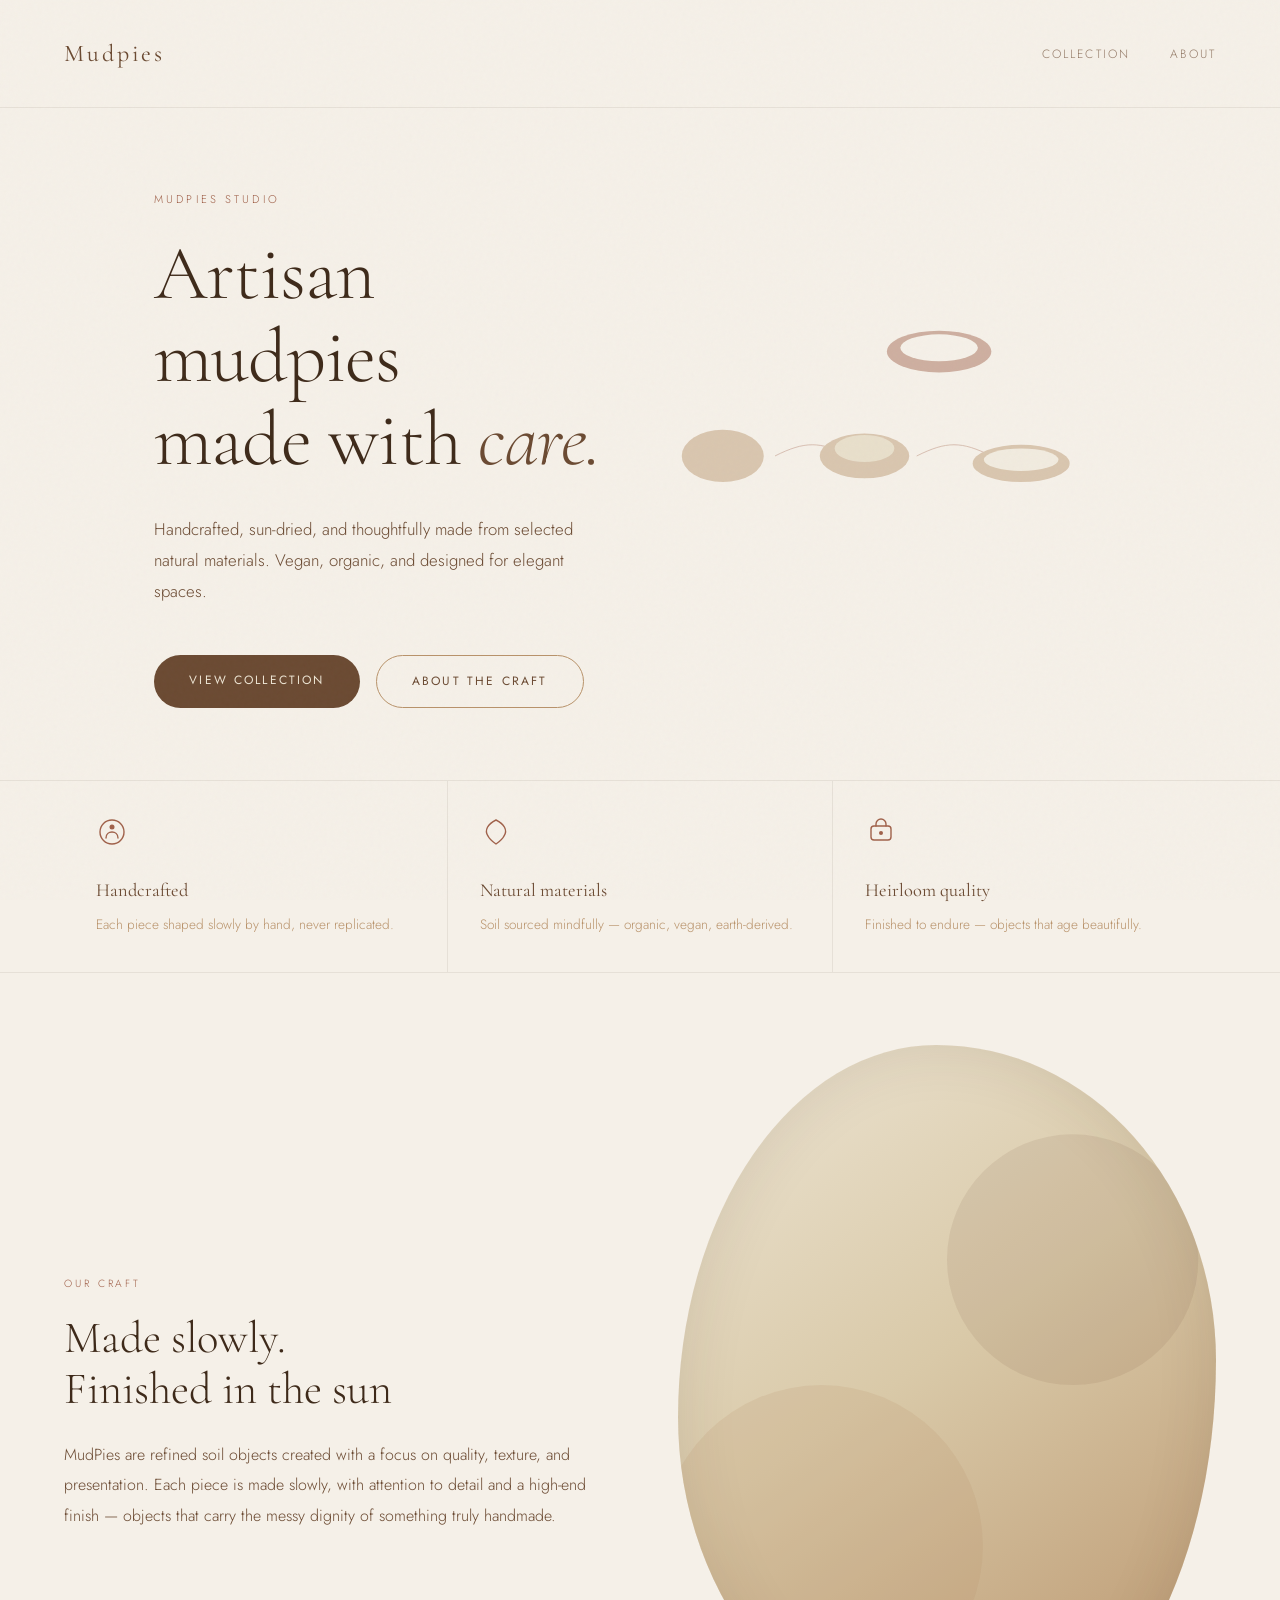
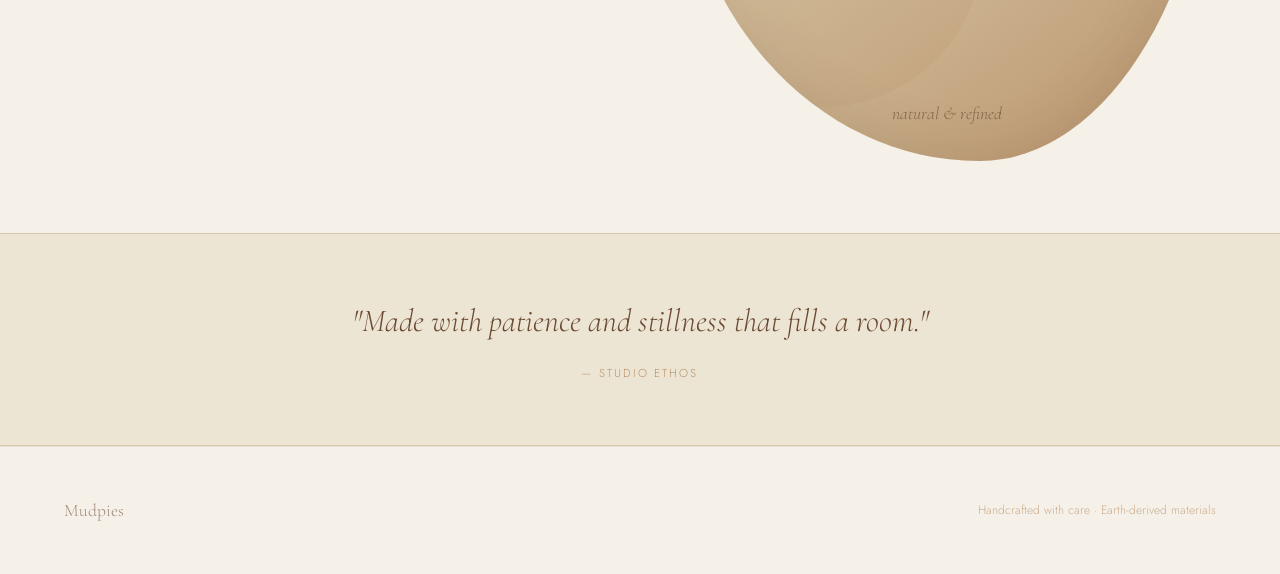
==== index.html @ dbe1cd2d "Update index.html Updated the hero section layout and SVG positioning for better alignment and respo" ====
<!doctype html>
<html lang="en">
<head>
  <meta charset="utf-8">
  <meta name="viewport" content="width=device-width, initial-scale=1">
  <title>MudPies</title>
  <link rel="preconnect" href="https://fonts.googleapis.com">
  <link rel="preconnect" href="https://fonts.gstatic.com" crossorigin>
  <link href="https://fonts.googleapis.com/css2?family=Cormorant+Garamond:ital,wght@0,300;0,400;0,500;1,300;1,400&family=Jost:wght@300;400&display=swap" rel="stylesheet">
  <style>
    *, *::before, *::after { box-sizing: border-box; margin: 0; padding: 0; }

    :root {
      --cream:    #F5F0E8;
      --parchment:#EDE5D4;
      --sand:     #D9C9A8;
      --clay:     #B8926A;
      --terracotta: #A0614A;
      --umber:    #6B4A32;
      --bark:     #3E2A1A;
      --sage:     #8A9A7A;
      --moss:     #5C6E50;
      --fog:      rgba(62,42,26,0.08);
    }

    html { scroll-behavior: smooth; }

    body {
      background-color: var(--cream);
      color: var(--bark);
      font-family: 'Jost', sans-serif;
      font-weight: 300;
      font-size: 16px;
      line-height: 1.8;
      min-height: 100vh;
      overflow-x: hidden;
    }

    /* ── Grain overlay ── */
    body::before {
      content: '';
      position: fixed;
      inset: 0;
      pointer-events: none;
      z-index: 100;
      opacity: 0.025;
      background-image: url("data:image/svg+xml,%3Csvg viewBox='0 0 256 256' xmlns='http://www.w3.org/2000/svg'%3E%3Cfilter id='noise'%3E%3CfeTurbulence type='fractalNoise' baseFrequency='0.9' numOctaves='4' stitchTiles='stitch'/%3E%3C/filter%3E%3Crect width='100%25' height='100%25' filter='url(%23noise)'/%3E%3C/svg%3E");
    }

    /* ── Nav ── */
    nav {
      display: flex;
      justify-content: space-between;
      align-items: center;
      padding: 2rem 5vw;
      position: sticky;
      top: 0;
      z-index: 10;
      background: rgba(245, 240, 232, 0.88);
      backdrop-filter: blur(14px);
      -webkit-backdrop-filter: blur(14px);
      border-bottom: 1px solid var(--fog);
    }

    .nav-logo {
      font-family: 'Cormorant Garamond', serif;
      font-size: 1.5rem;
      font-weight: 400;
      letter-spacing: 0.12em;
      color: var(--umber);
      text-decoration: none;
    }

    .nav-links {
      display: flex;
      gap: 2.5rem;
      list-style: none;
    }

    .nav-links a {
      font-size: 0.75rem;
      letter-spacing: 0.18em;
      text-transform: uppercase;
      text-decoration: none;
      color: var(--umber);
      opacity: 0.7;
      transition: opacity 0.3s;
    }

    .nav-links a:hover { opacity: 1; }

    /* ── Hero ── */
    .hero {
      padding: 9vh 5vw 8vh;
      max-width: 1100px;
      margin: 0 auto;
      animation: fadeUp 1.1s cubic-bezier(0.16,1,0.3,1) both;
    }

    @keyframes fadeUp {
      from { opacity: 0; transform: translateY(28px); }
      to   { opacity: 1; transform: translateY(0); }
    }

    .eyebrow {
      font-size: 0.7rem;
      letter-spacing: 0.28em;
      text-transform: uppercase;
      color: var(--terracotta);
      margin-bottom: 1.5rem;
      animation: fadeUp 1.1s 0.1s cubic-bezier(0.16,1,0.3,1) both;
    }

    h1 {
      font-family: 'Cormorant Garamond', serif;
      font-size: clamp(2.8rem, 6vw, 5.2rem);
      font-weight: 300;
      line-height: 1.08;
      letter-spacing: -0.01em;
      color: var(--bark);
      max-width: 780px;
      margin-bottom: 2rem;
      animation: fadeUp 1.1s 0.18s cubic-bezier(0.16,1,0.3,1) both;
    }

    h1 em {
      font-style: italic;
      color: var(--umber);
    }

    .lede {
      font-size: 1.05rem;
      font-weight: 300;
      color: var(--umber);
      max-width: 500px;
      line-height: 1.85;
      margin-bottom: 3rem;
      animation: fadeUp 1.1s 0.26s cubic-bezier(0.16,1,0.3,1) both;
    }

    /* ── Buttons ── */
    .buttons {
      display: flex;
      gap: 1rem;
      flex-wrap: wrap;
      animation: fadeUp 1.1s 0.34s cubic-bezier(0.16,1,0.3,1) both;
    }

    .btn-primary {
      display: inline-block;
      padding: 0.9rem 2.2rem;
      background: var(--umber);
      color: var(--parchment);
      font-family: 'Jost', sans-serif;
      font-size: 0.75rem;
      font-weight: 400;
      letter-spacing: 0.18em;
      text-transform: uppercase;
      text-decoration: none;
      border-radius: 60px;
      transition: background 0.35s, transform 0.2s;
    }

    .btn-primary:hover {
      background: var(--bark);
      transform: translateY(-1px);
    }

    .btn-ghost {
      display: inline-block;
      padding: 0.9rem 2.2rem;
      background: transparent;
      color: var(--umber);
      font-family: 'Jost', sans-serif;
      font-size: 0.75rem;
      font-weight: 400;
      letter-spacing: 0.18em;
      text-transform: uppercase;
      text-decoration: none;
      border-radius: 60px;
      border: 1px solid var(--clay);
      transition: background 0.3s, border-color 0.3s, transform 0.2s;
    }

    .btn-ghost:hover {
      background: var(--fog);
      border-color: var(--umber);
      transform: translateY(-1px);
    }

    /* ── Divider ── */
    .divider {
      height: 1px;
      background: linear-gradient(to right, transparent, var(--sand), transparent);
      margin: 6vh 5vw;
      opacity: 0.6;
    }

    /* ── Feature strip ── */
    .features {
      display: flex;
      gap: 0;
      padding: 0 5vw;
      border-top: 1px solid var(--fog);
      border-bottom: 1px solid var(--fog);
      animation: fadeUp 1.2s 0.5s cubic-bezier(0.16,1,0.3,1) both;
    }

    .feature {
      flex: 1;
      padding: 2.2rem 2rem;
      border-right: 1px solid var(--fog);
    }

    .feature:last-child { border-right: none; }

    .feature-icon {
      width: 32px;
      height: 32px;
      margin-bottom: 1rem;
      color: var(--terracotta);
    }

    .feature h3 {
      font-family: 'Cormorant Garamond', serif;
      font-size: 1.15rem;
      font-weight: 400;
      color: var(--umber);
      margin-bottom: 0.4rem;
    }

    .feature p {
      font-size: 0.85rem;
      color: var(--clay);
      line-height: 1.7;
    }

    /* ── About section ── */
    #about {
      padding: 8vh 5vw;
      display: grid;
      grid-template-columns: 1fr 1fr;
      gap: 6vw;
      align-items: center;
    }

    .about-label {
      font-size: 0.65rem;
      letter-spacing: 0.28em;
      text-transform: uppercase;
      color: var(--terracotta);
      margin-bottom: 1.2rem;
    }

    h2 {
      font-family: 'Cormorant Garamond', serif;
      font-size: clamp(2rem, 3.5vw, 3rem);
      font-weight: 300;
      color: var(--bark);
      line-height: 1.15;
      margin-bottom: 1.5rem;
    }

    .about-text {
      font-size: 1rem;
      color: var(--umber);
      line-height: 1.9;
    }

    /* ── Decorative swatch blob ── */
    .about-visual {
      position: relative;
      aspect-ratio: 3/4;
      border-radius: 48% 52% 44% 56% / 52% 44% 56% 48%;
      overflow: hidden;
      background: linear-gradient(145deg, var(--parchment) 0%, var(--sand) 45%, var(--clay) 100%);
      box-shadow: inset 0 0 60px rgba(62,42,26,0.12);
    }

    .about-visual::after {
      content: '';
      position: absolute;
      inset: 0;
      background: url("data:image/svg+xml,%3Csvg viewBox='0 0 300 400' xmlns='http://www.w3.org/2000/svg'%3E%3Ccircle cx='80' cy='280' r='90' fill='%23B8926A' fill-opacity='0.18'/%3E%3Ccircle cx='220' cy='120' r='70' fill='%236B4A32' fill-opacity='0.10'/%3E%3C/svg%3E") center / cover;
    }

    .swatch-text {
      position: absolute;
      bottom: 2rem;
      left: 50%;
      transform: translateX(-50%);
      font-family: 'Cormorant Garamond', serif;
      font-style: italic;
      font-size: 1.1rem;
      color: var(--umber);
      opacity: 0.7;
      white-space: nowrap;
    }

    /* ── Pull quote ── */
    .pullquote {
      text-align: center;
      padding: 7vh 5vw;
      background: var(--parchment);
      border-top: 1px solid var(--sand);
      border-bottom: 1px solid var(--sand);
    }

    .pullquote blockquote {
      font-family: 'Cormorant Garamond', serif;
      font-style: italic;
      font-size: clamp(1.4rem, 2.5vw, 2rem);
      font-weight: 300;
      color: var(--umber);
      max-width: 680px;
      margin: 0 auto;
      line-height: 1.5;
    }

    .pullquote cite {
      display: block;
      margin-top: 1.2rem;
      font-family: 'Jost', sans-serif;
      font-style: normal;
      font-size: 0.72rem;
      letter-spacing: 0.18em;
      text-transform: uppercase;
      color: var(--clay);
    }

    /* ── Footer ── */
    footer {
      padding: 3rem 5vw;
      display: flex;
      justify-content: space-between;
      align-items: center;
      border-top: 1px solid var(--fog);
    }

    .footer-logo {
      font-family: 'Cormorant Garamond', serif;
      font-size: 1.1rem;
      color: var(--umber);
      opacity: 0.6;
    }

    .footer-note {
      font-size: 0.75rem;
      color: var(--clay);
      opacity: 0.7;
    }

    /* ── Scroll reveal ── */
    .reveal {
      opacity: 0;
      transform: translateY(20px);
      transition: opacity 0.9s cubic-bezier(0.16,1,0.3,1), transform 0.9s cubic-bezier(0.16,1,0.3,1);
    }

    .reveal.visible {
      opacity: 1;
      transform: translateY(0);
    }

    /* ── Responsive ── */
    @media (max-width: 700px) {
      #about { grid-template-columns: 1fr; }
      .about-visual { aspect-ratio: 4/3; order: -1; }
      .features { flex-direction: column; }
      .feature { border-right: none; border-bottom: 1px solid var(--fog); }
      .feature:last-child { border-bottom: none; }
      footer { flex-direction: column; gap: 1rem; text-align: center; }
    }
  </style>
</head>
<body>

  <nav>
    <a href="#" class="nav-logo">Mudpies</a>
    <ul class="nav-links">
      <li><a href="#collection">Collection</a></li>
      <li><a href="#about">About</a></li>
    </ul>
  </nav>

  <main>
   <div class="hero" style="display:flex; align-items:center; justify-content:center; gap:6vw; padding:9vh 5vw 8vh; max-width:1100px; margin:0 auto;">

  <!-- LEFT: TEXT -->
  <div style="flex:1; display:flex; justify-content:center;">
    <div style="max-width:480px;">
      <p class="eyebrow">Mudpies Studio</p>
      <h1>Artisan mudpies <br>made with <em>care.</em></h1>
      <p class="lede">
        Handcrafted, sun-dried, and thoughtfully made from selected natural materials.
        Vegan, organic, and designed for elegant spaces.
      </p>
      <div class="buttons">
        <a href="https://www.google.com/search?q=is+mud+safe+to+eat?" target="_blank" rel="noopener" class="btn-primary">View collection</a>
        <a href="#about" class="btn-ghost">About the craft</a>
      </div>
    </div>
  </div>

  <!-- RIGHT: SVG -->
  <div style="flex:1; display:flex; justify-content:center;">
    <svg viewBox="0 0 600 500" aria-hidden="true"
         style="width:100%; max-width:480px; opacity:0.45; pointer-events:none;">
      
      <rect width="600" height="500" fill="none"/>

      <g transform="translate(60,260)">
        <ellipse cx="0" cy="0" rx="55" ry="35" fill="#B8926A"/>
      </g>

      <path d="M130 260 C170 240, 190 240, 230 260" stroke="#A0614A" fill="none"/>

      <g transform="translate(250,240)">
        <ellipse cx="0" cy="20" rx="60" ry="30" fill="#B8926A"/>
        <ellipse cx="0" cy="10" rx="40" ry="18" fill="#D9C9A8"/>
      </g>

      <path d="M320 260 C360 240, 380 240, 420 260" stroke="#A0614A" fill="none"/>

      <g transform="translate(460,230)">
        <ellipse cx="0" cy="40" rx="65" ry="25" fill="#B8926A"/>
        <ellipse cx="0" cy="35" rx="50" ry="15" fill="#EDE5D4"/>
      </g>

      <g transform="translate(350,120)">
        <ellipse cx="0" cy="0" rx="70" ry="28" fill="#A0614A"/>
        <ellipse cx="0" cy="-5" rx="52" ry="18" fill="#F5F0E8"/>
      </g>

    </svg>
  </div>

</div>

    <div class="features reveal">
      <div class="feature">
        <svg class="feature-icon" viewBox="0 0 32 32" fill="none" stroke="currentColor" stroke-width="1.4" stroke-linecap="round" stroke-linejoin="round">
          <circle cx="16" cy="16" r="12"/>
          <path d="M10 22 C10 14 22 14 22 22"/>
          <circle cx="16" cy="11" r="2.5" fill="currentColor" stroke="none"/>
        </svg>
        <h3>Handcrafted</h3>
        <p>Each piece shaped slowly by hand, never replicated.</p>
      </div>
      <div class="feature">
        <svg class="feature-icon" viewBox="0 0 32 32" fill="none" stroke="currentColor" stroke-width="1.4" stroke-linecap="round" stroke-linejoin="round">
          <path d="M16 4 C8 8 4 14 8 20 C10 24 16 28 16 28 C16 28 22 24 24 20 C28 14 24 8 16 4Z"/>
        </svg>
        <h3>Natural materials</h3>
        <p>Soil sourced mindfully — organic, vegan, earth-derived.</p>
      </div>
      <div class="feature">
        <svg class="feature-icon" viewBox="0 0 32 32" fill="none" stroke="currentColor" stroke-width="1.4" stroke-linecap="round" stroke-linejoin="round">
          <rect x="6" y="10" width="20" height="14" rx="3"/>
          <path d="M11 10 V8 a5 5 0 0 1 10 0 v2"/>
          <circle cx="16" cy="17" r="2" fill="currentColor" stroke="none"/>
        </svg>
        <h3>Heirloom quality</h3>
        <p>Finished to endure — objects that age beautifully.</p>
      </div>
    </div>

    <section id="about" class="reveal">
      <div>
        <p class="about-label">Our craft</p>
        <h2>Made slowly.<br>Finished in the sun</h2>
        <p class="about-text">
          MudPies are refined soil objects created with a focus on quality,
          texture, and presentation. Each piece is made slowly, with attention to
          detail and a high-end finish — objects that carry the messy dignity of
          something truly handmade.
        </p>
      </div>
      <div class="about-visual">
        <span class="swatch-text">natural &amp; refined</span>
      </div>
    </section>

    <div class="pullquote reveal">
      <blockquote>
        "Made with patience and stillness that fills a room."
        <cite>— Studio ethos</cite>
      </blockquote>
    </div>
  </main>

  <footer>
    <span class="footer-logo">Mudpies</span>
    <span class="footer-note">Handcrafted with care &middot; Earth-derived materials</span>
  </footer>

  <script>
    const els = document.querySelectorAll('.reveal');
    const io = new IntersectionObserver(entries => {
      entries.forEach(e => { if (e.isIntersecting) { e.target.classList.add('visible'); io.unobserve(e.target); } });
    }, { threshold: 0.12 });
    els.forEach(el => io.observe(el));
  </script>
</body>
</html>
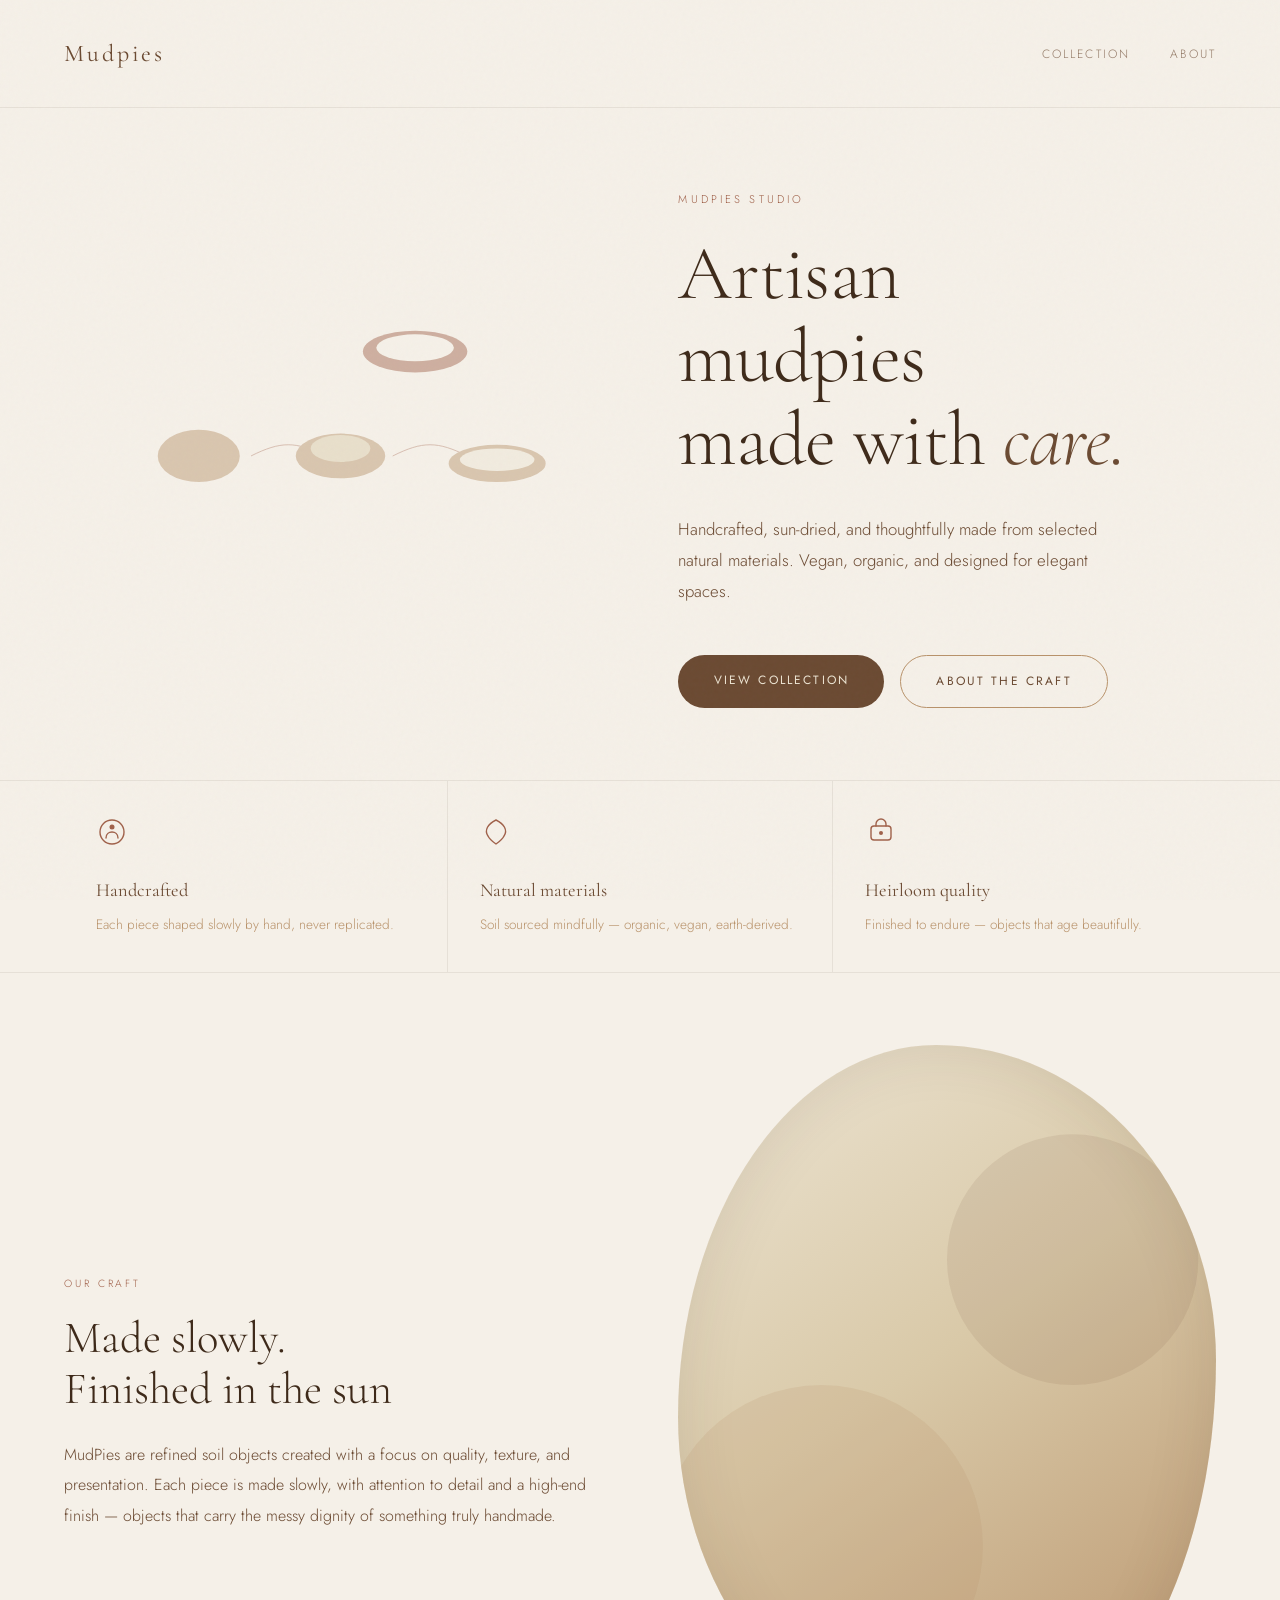
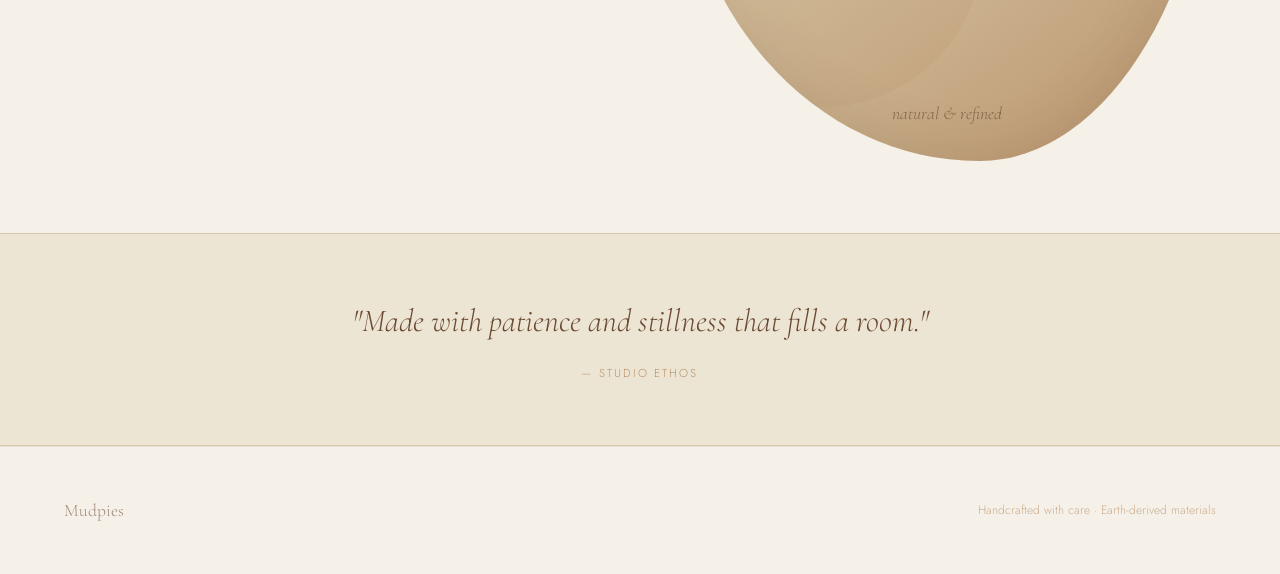
==== commit ff96a074: "Update index.html" ====
--- a/index.html
+++ b/index.html
@@ -387,6 +387,39 @@
    <div class="hero" style="display:flex; align-items:center; justify-content:center; gap:6vw; padding:9vh 5vw 8vh; max-width:1100px; margin:0 auto;">
 
   <!-- LEFT: TEXT -->
+     <div style="flex:1; display:flex; justify-content:center;">
+    <svg viewBox="0 0 600 500" aria-hidden="true"
+         style="width:100%; max-width:480px; opacity:0.45; pointer-events:none;">
+      
+      <rect width="600" height="500" fill="none"/>
+
+      <g transform="translate(60,260)">
+        <ellipse cx="0" cy="0" rx="55" ry="35" fill="#B8926A"/>
+      </g>
+
+      <path d="M130 260 C170 240, 190 240, 230 260" stroke="#A0614A" fill="none"/>
+
+      <g transform="translate(250,240)">
+        <ellipse cx="0" cy="20" rx="60" ry="30" fill="#B8926A"/>
+        <ellipse cx="0" cy="10" rx="40" ry="18" fill="#D9C9A8"/>
+      </g>
+
+      <path d="M320 260 C360 240, 380 240, 420 260" stroke="#A0614A" fill="none"/>
+
+      <g transform="translate(460,230)">
+        <ellipse cx="0" cy="40" rx="65" ry="25" fill="#B8926A"/>
+        <ellipse cx="0" cy="35" rx="50" ry="15" fill="#EDE5D4"/>
+      </g>
+
+      <g transform="translate(350,120)">
+        <ellipse cx="0" cy="0" rx="70" ry="28" fill="#A0614A"/>
+        <ellipse cx="0" cy="-5" rx="52" ry="18" fill="#F5F0E8"/>
+      </g>
+
+    </svg>
+  </div>
+  <!-- RIGHT: SVG -->
+     
   <div style="flex:1; display:flex; justify-content:center;">
     <div style="max-width:480px;">
       <p class="eyebrow">Mudpies Studio</p>
@@ -401,39 +434,7 @@
       </div>
     </div>
   </div>
-
-  <!-- RIGHT: SVG -->
-  <div style="flex:1; display:flex; justify-content:center;">
-    <svg viewBox="0 0 600 500" aria-hidden="true"
-         style="width:100%; max-width:480px; opacity:0.45; pointer-events:none;">
-      
-      <rect width="600" height="500" fill="none"/>
-
-      <g transform="translate(60,260)">
-        <ellipse cx="0" cy="0" rx="55" ry="35" fill="#B8926A"/>
-      </g>
-
-      <path d="M130 260 C170 240, 190 240, 230 260" stroke="#A0614A" fill="none"/>
-
-      <g transform="translate(250,240)">
-        <ellipse cx="0" cy="20" rx="60" ry="30" fill="#B8926A"/>
-        <ellipse cx="0" cy="10" rx="40" ry="18" fill="#D9C9A8"/>
-      </g>
-
-      <path d="M320 260 C360 240, 380 240, 420 260" stroke="#A0614A" fill="none"/>
-
-      <g transform="translate(460,230)">
-        <ellipse cx="0" cy="40" rx="65" ry="25" fill="#B8926A"/>
-        <ellipse cx="0" cy="35" rx="50" ry="15" fill="#EDE5D4"/>
-      </g>
-
-      <g transform="translate(350,120)">
-        <ellipse cx="0" cy="0" rx="70" ry="28" fill="#A0614A"/>
-        <ellipse cx="0" cy="-5" rx="52" ry="18" fill="#F5F0E8"/>
-      </g>
-
-    </svg>
-  </div>
+  
 
 </div>
 
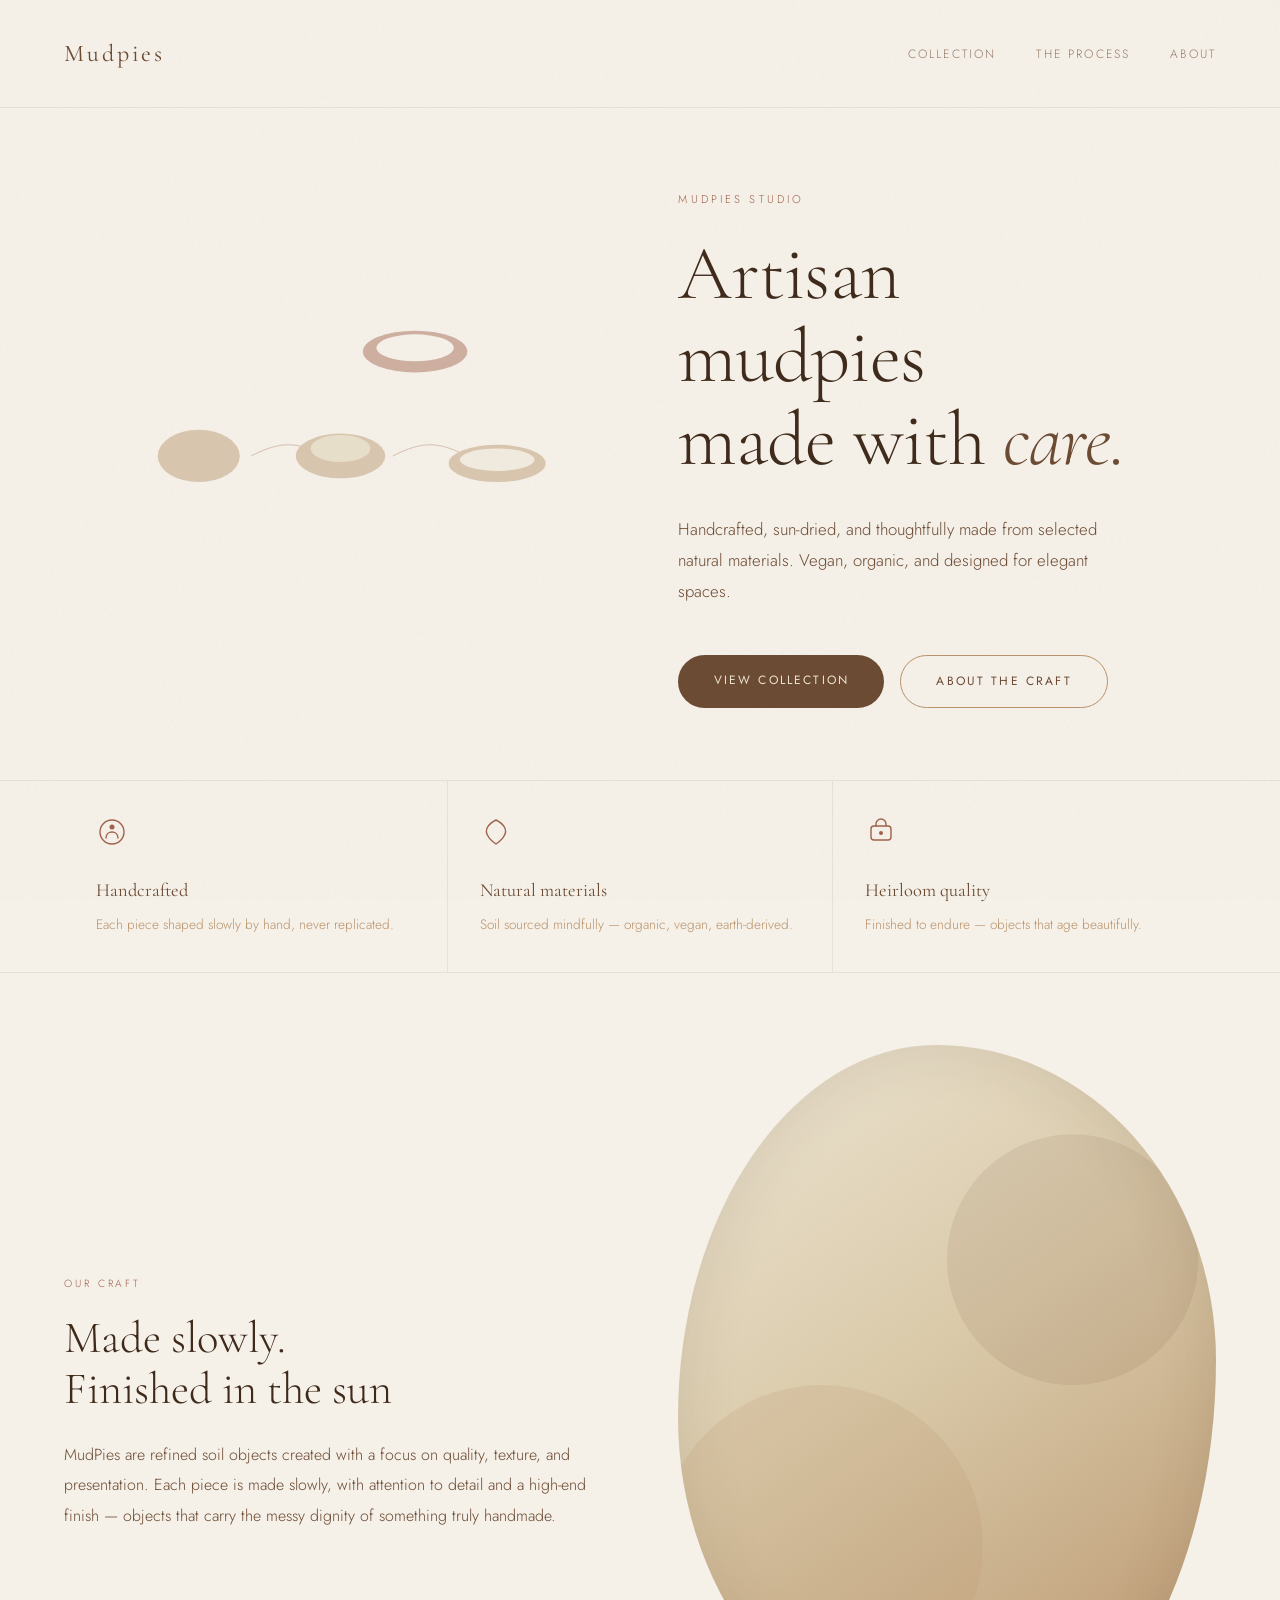
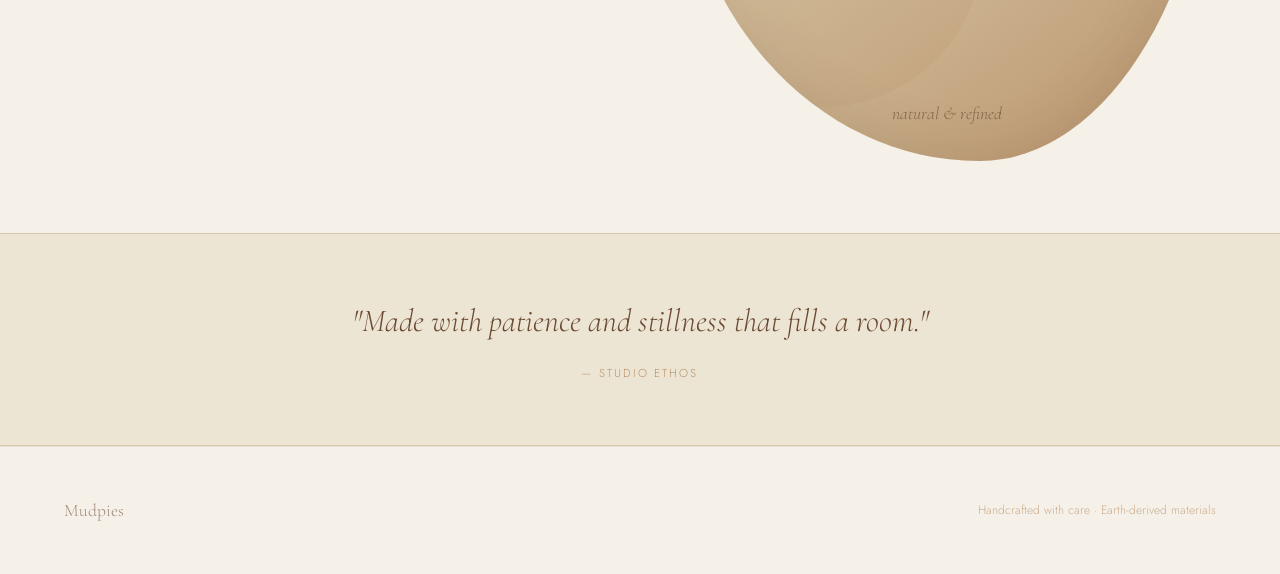
==== commit 06eec6a2: "Update index.html" ====
--- a/index.html
+++ b/index.html
@@ -378,9 +378,10 @@
   <nav>
     <a href="#" class="nav-logo">Mudpies</a>
     <ul class="nav-links">
-      <li><a href="#collection">Collection</a></li>
-      <li><a href="#about">About</a></li>
-    </ul>
+  <li><a href="index.html">Collection</a></li>
+  <li><a href="process.html">The Process</a></li> <!-- New Link -->
+  <li><a href="#about">About</a></li>
+  </ul>
   </nav>
 
   <main>
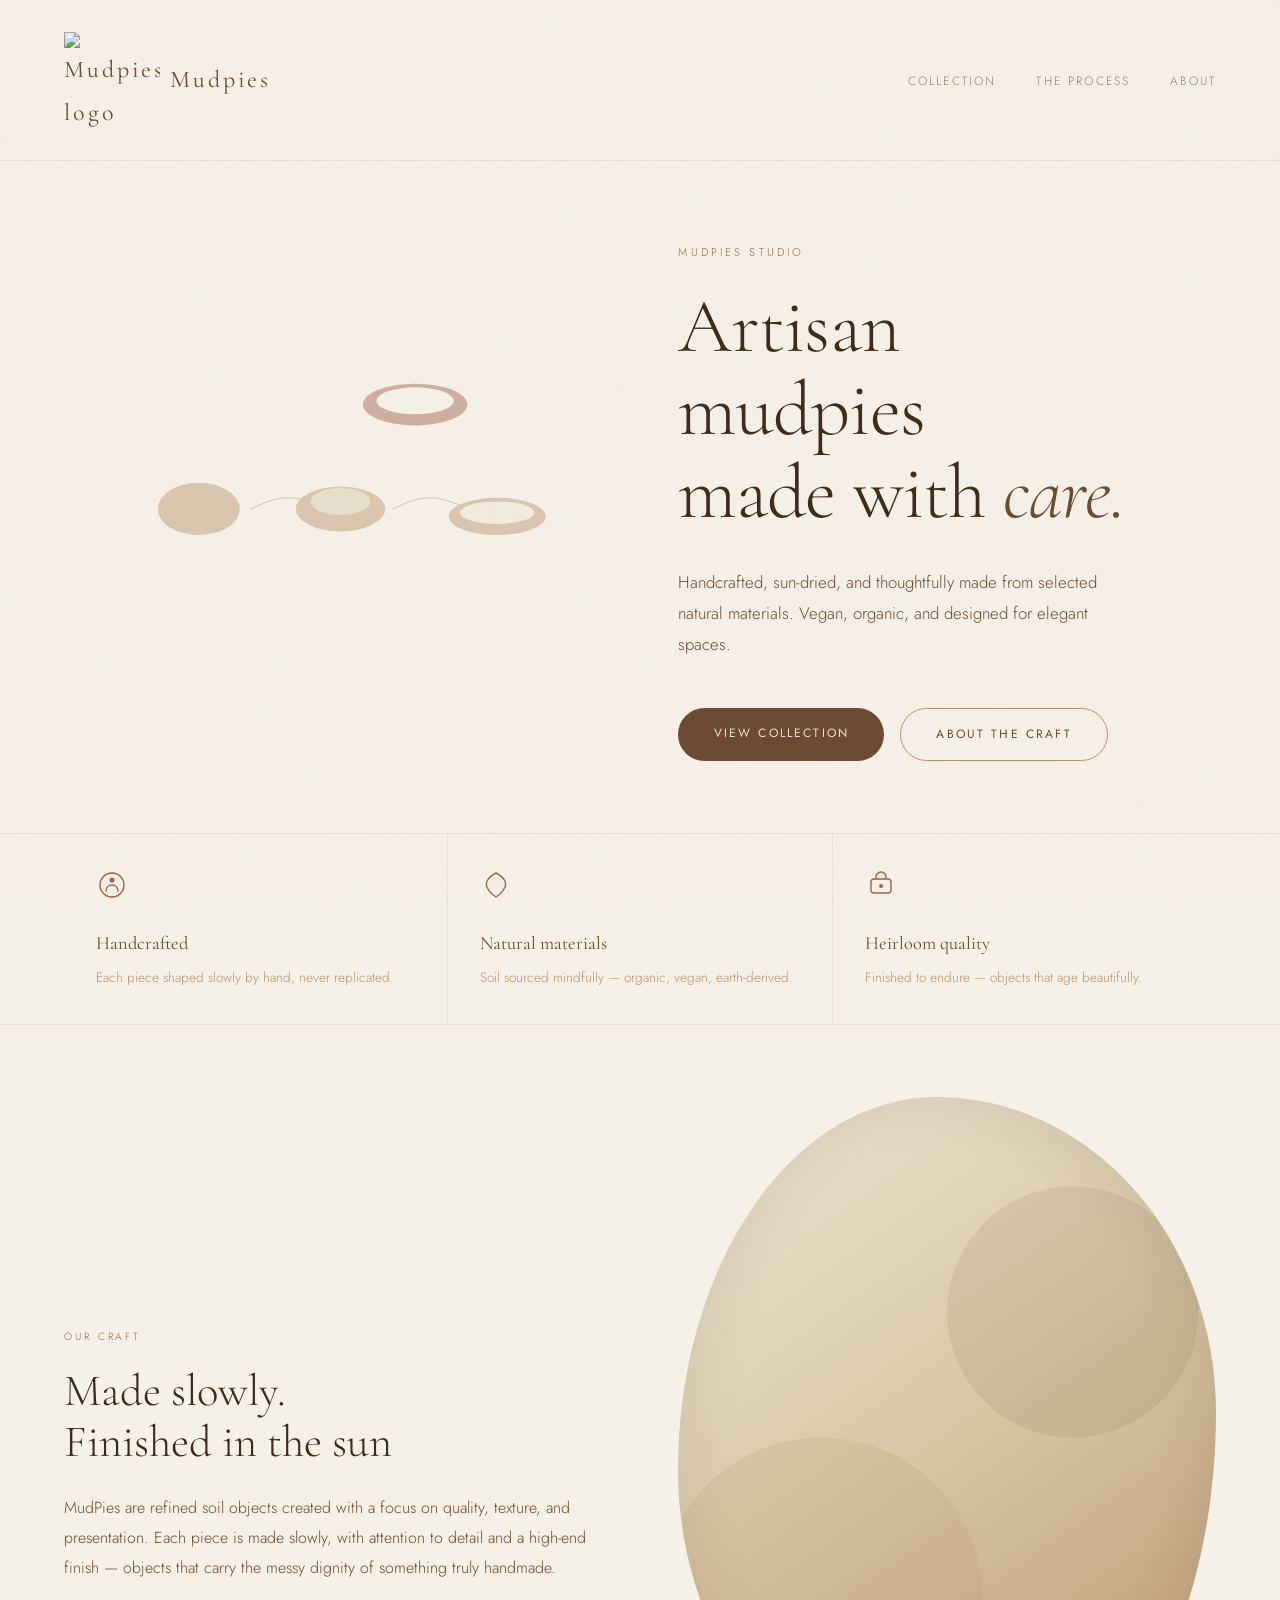
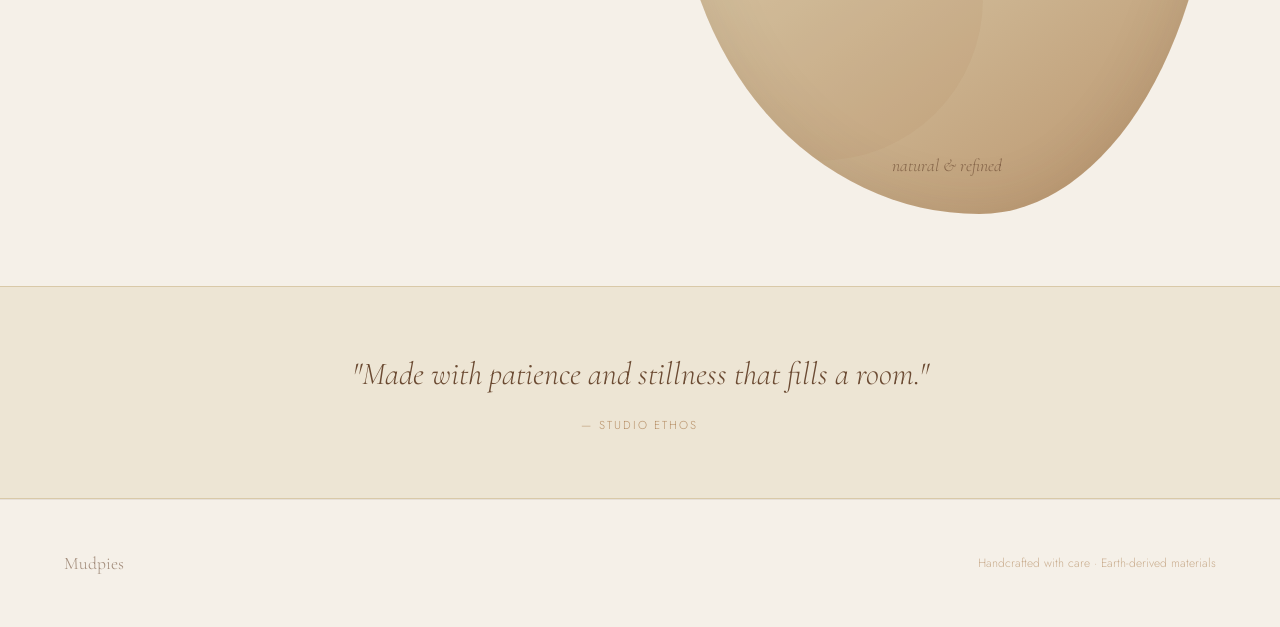
==== commit 32d6e993: "Update index.html Updated navigation logo to include an image and span." ====
--- a/index.html
+++ b/index.html
@@ -376,12 +376,15 @@
 <body>
 
   <nav>
-    <a href="#" class="nav-logo">Mudpies</a>
+    <a href="#" class="nav-logo" style="display:flex; align-items:center; gap:10px;">
+    <img src="./logo.png" alt="Mudpies logo" style="width:1in; height:1in; object-fit:contain;">
+    <span>Mudpies</span>
+  </a>
     <ul class="nav-links">
-  <li><a href="index.html">Collection</a></li>
-  <li><a href="process.html">The Process</a></li> <!-- New Link -->
+  <li><a href="./index.html">Collection</a></li>
+  <li><a href="./process.html">The Process</a></li>
   <li><a href="#about">About</a></li>
-  </ul>
+</ul>
   </nav>
 
   <main>
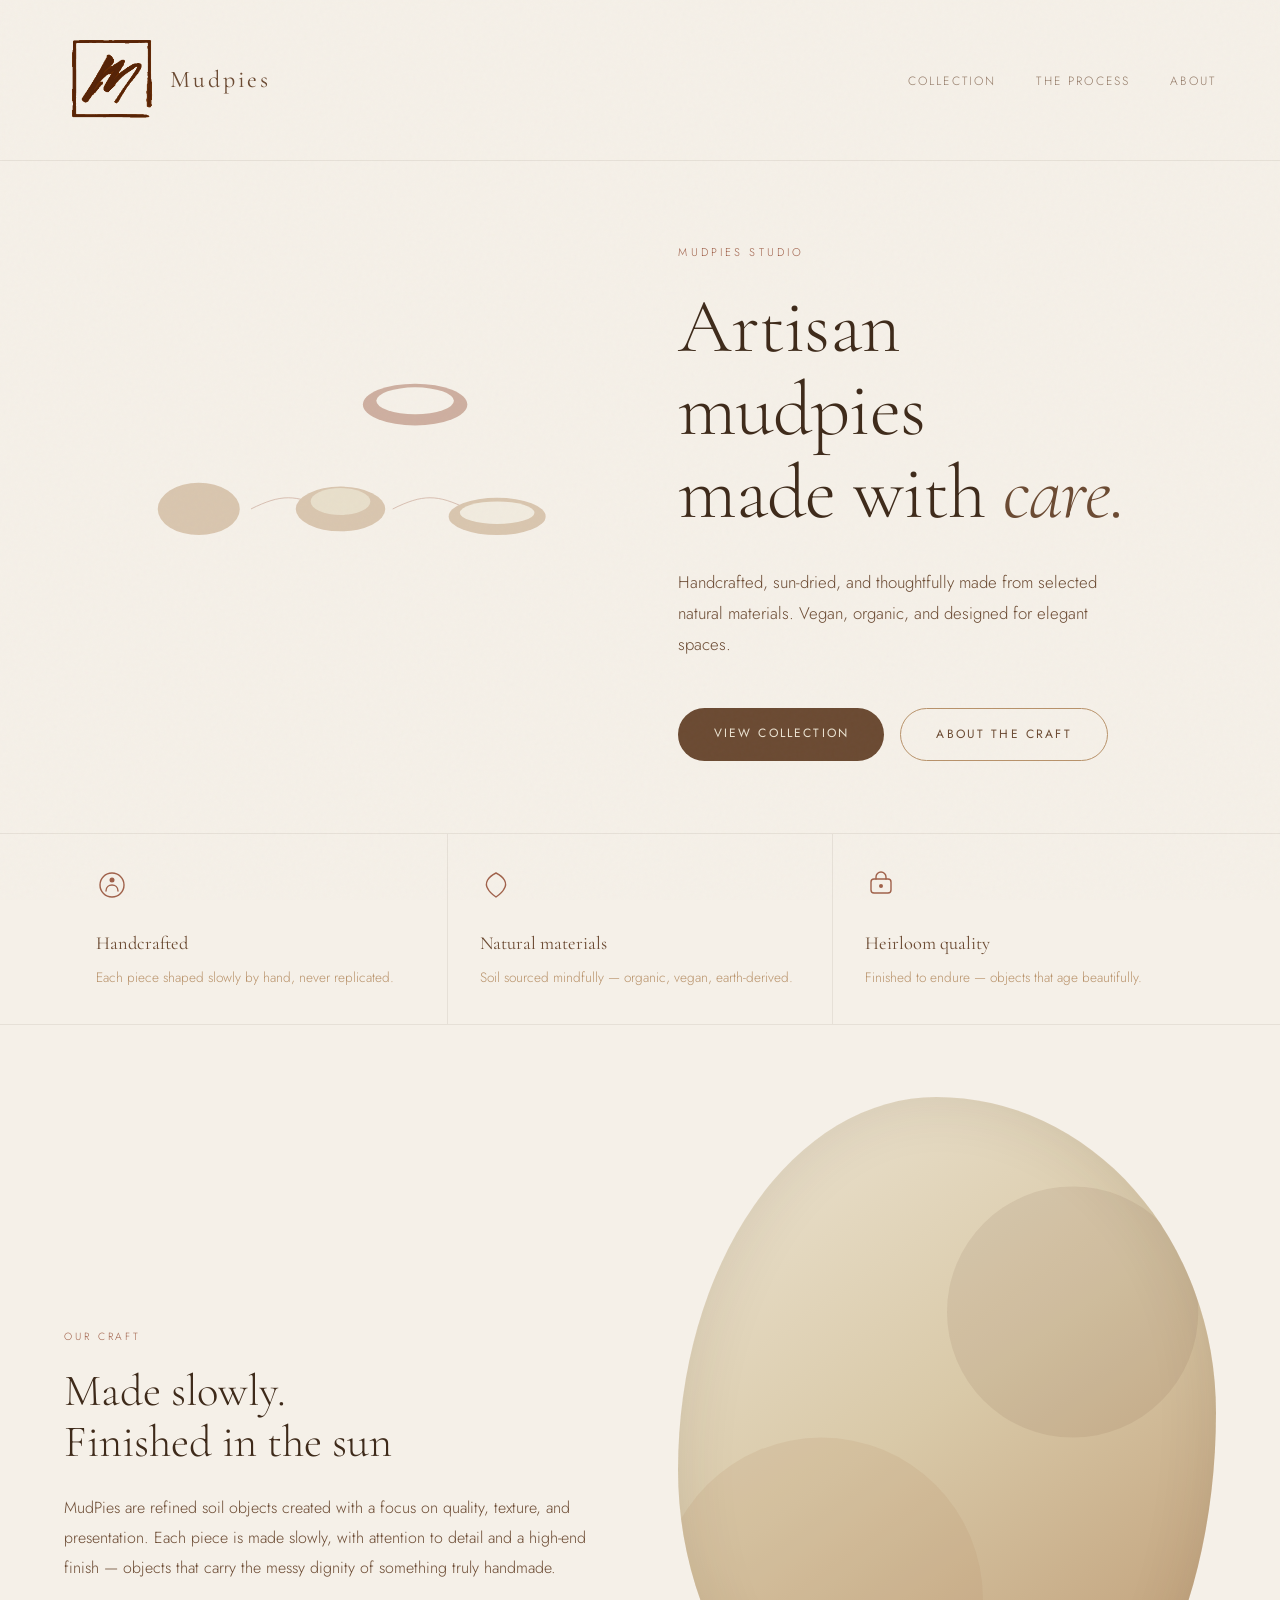
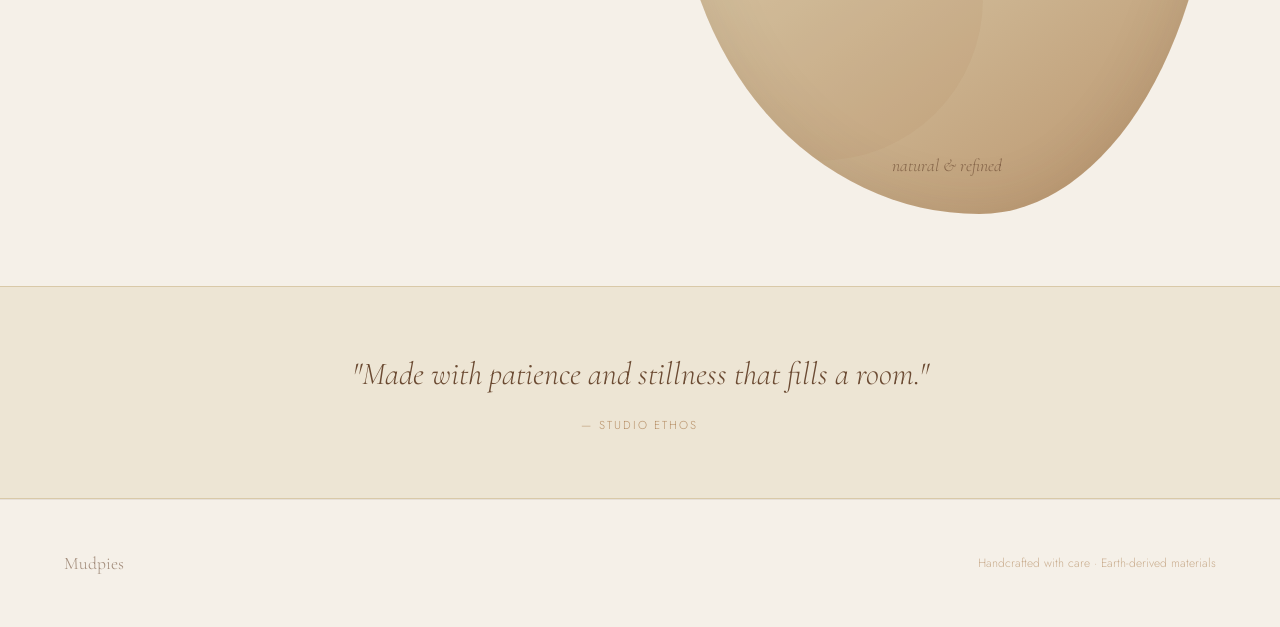
==== commit 62bf52ae: "Update index.html" ====
--- a/index.html
+++ b/index.html
@@ -376,16 +376,16 @@
 <body>
 
   <nav>
-    <a href="#" class="nav-logo" style="display:flex; align-items:center; gap:10px;">
+  <a href="#" class="nav-logo" style="display:flex; align-items:center; gap:10px;">
     <img src="./logo.png" alt="Mudpies logo" style="width:1in; height:1in; object-fit:contain;">
     <span>Mudpies</span>
   </a>
-    <ul class="nav-links">
-  <li><a href="./index.html">Collection</a></li>
-  <li><a href="./process.html">The Process</a></li>
-  <li><a href="#about">About</a></li>
-</ul>
-  </nav>
+  <ul class="nav-links">
+    <li><a href="./index.html">Collection</a></li>
+    <li><a href="./process.html">The Process</a></li>
+    <li><a href="#about">About</a></li>
+  </ul>
+</nav>
 
   <main>
    <div class="hero" style="display:flex; align-items:center; justify-content:center; gap:6vw; padding:9vh 5vw 8vh; max-width:1100px; margin:0 auto;">
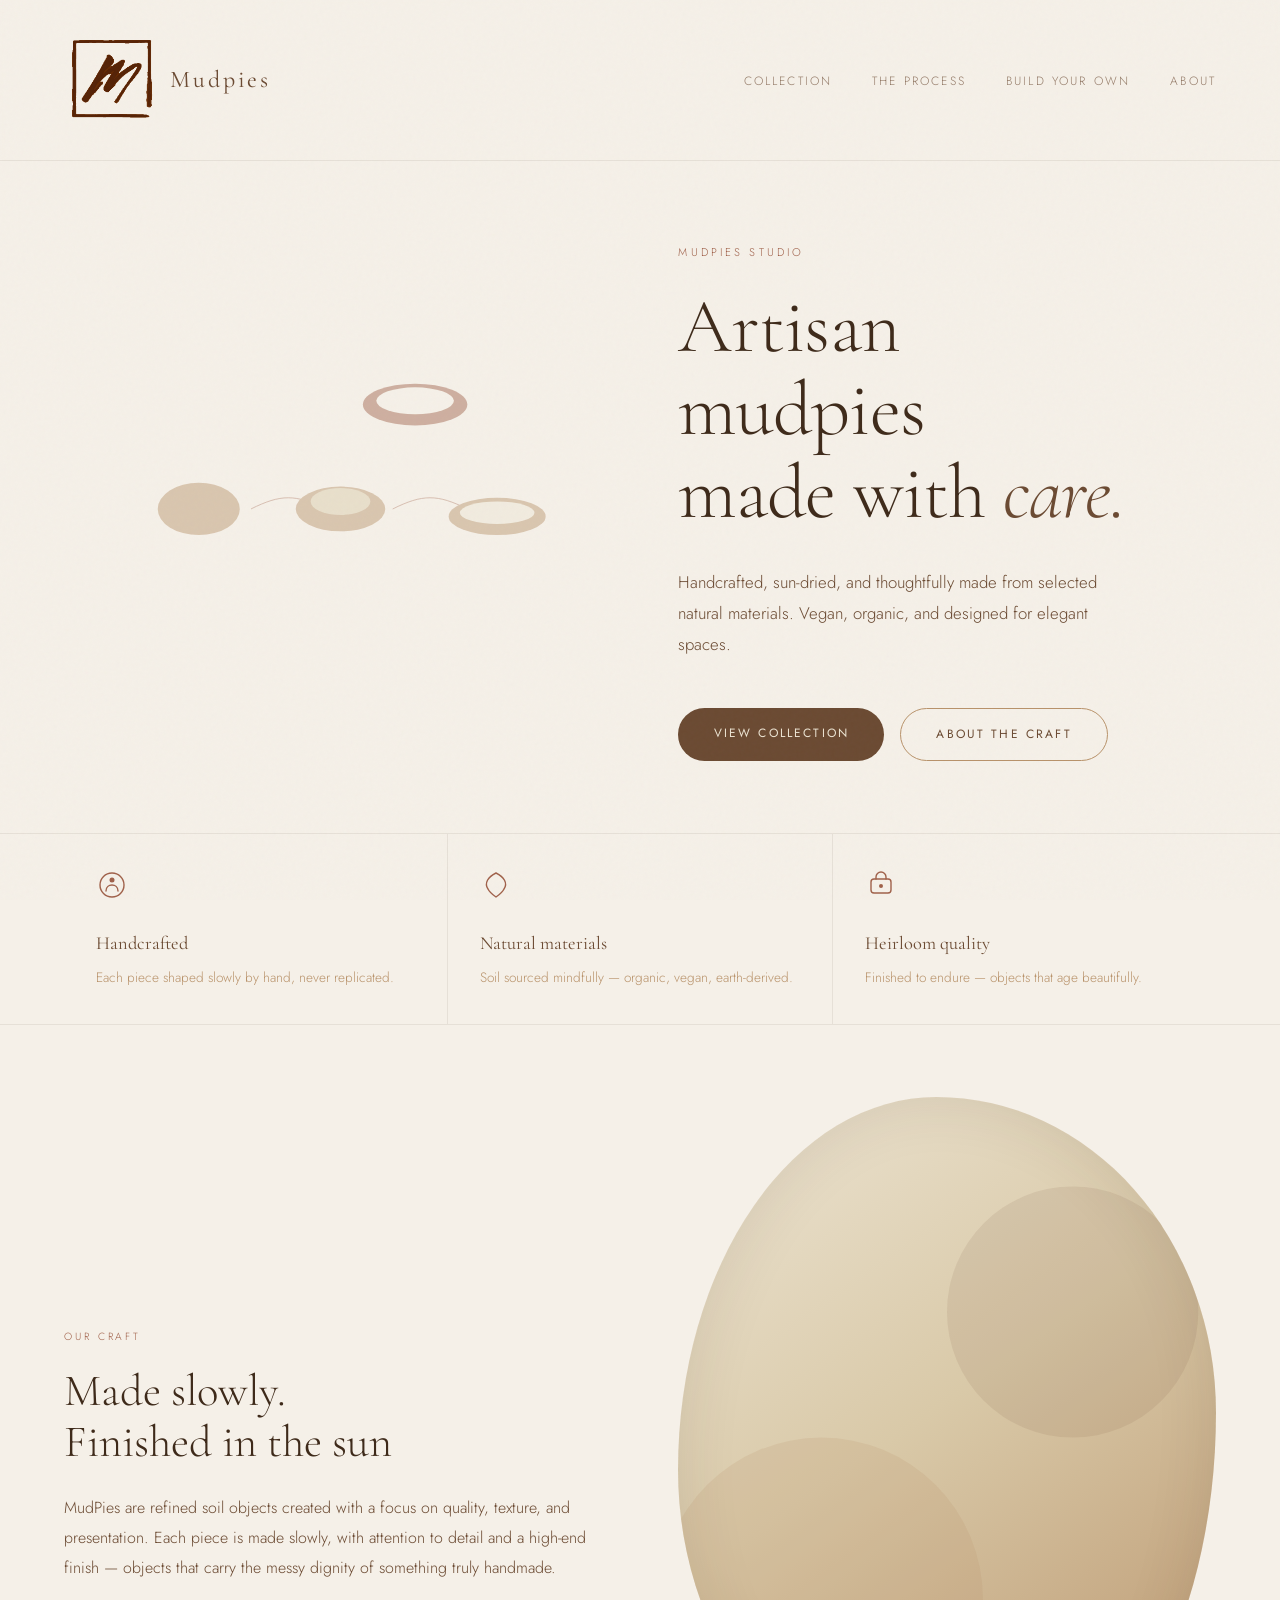
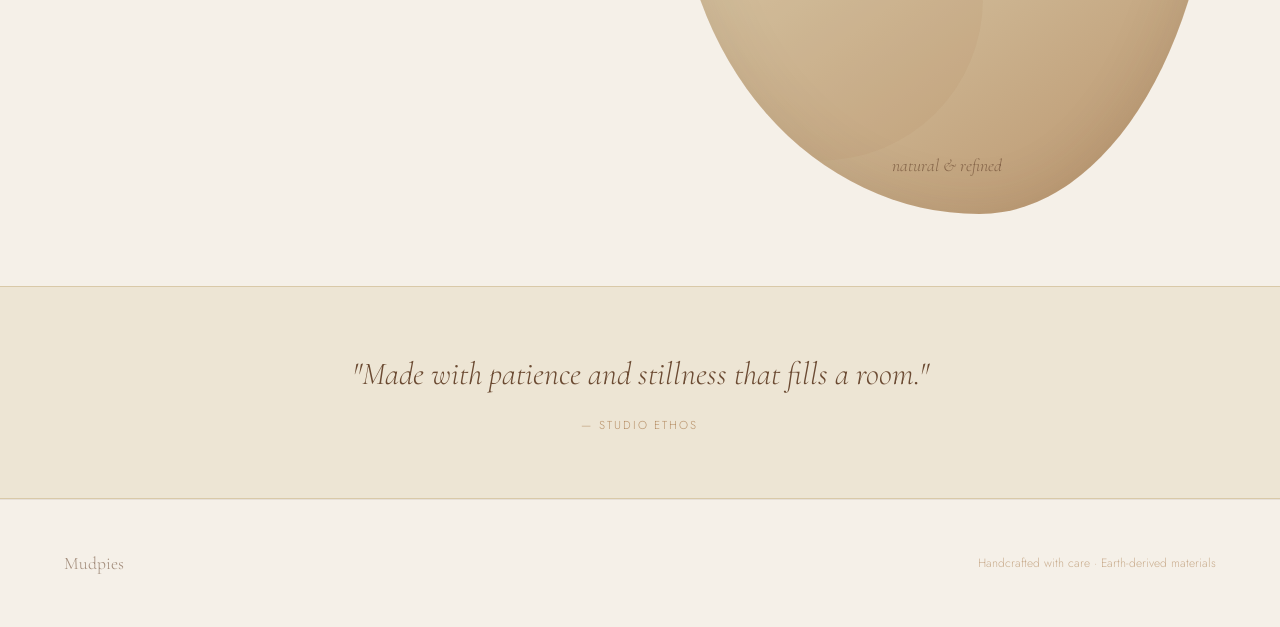
==== commit a55b182c: "Add files via upload" ====
--- a/index.html
+++ b/index.html
@@ -1,510 +1,449 @@
 <!doctype html>
 <html lang="en">
 <head>
-  <meta charset="utf-8">
-  <meta name="viewport" content="width=device-width, initial-scale=1">
-  <title>MudPies</title>
-  <link rel="preconnect" href="https://fonts.googleapis.com">
-  <link rel="preconnect" href="https://fonts.gstatic.com" crossorigin>
-  <link href="https://fonts.googleapis.com/css2?family=Cormorant+Garamond:ital,wght@0,300;0,400;0,500;1,300;1,400&family=Jost:wght@300;400&display=swap" rel="stylesheet">
-  <style>
-    *, *::before, *::after { box-sizing: border-box; margin: 0; padding: 0; }
-
-    :root {
-      --cream:    #F5F0E8;
-      --parchment:#EDE5D4;
-      --sand:     #D9C9A8;
-      --clay:     #B8926A;
-      --terracotta: #A0614A;
-      --umber:    #6B4A32;
-      --bark:     #3E2A1A;
-      --sage:     #8A9A7A;
-      --moss:     #5C6E50;
-      --fog:      rgba(62,42,26,0.08);
-    }
-
-    html { scroll-behavior: smooth; }
-
-    body {
-      background-color: var(--cream);
-      color: var(--bark);
-      font-family: 'Jost', sans-serif;
-      font-weight: 300;
-      font-size: 16px;
-      line-height: 1.8;
-      min-height: 100vh;
-      overflow-x: hidden;
-    }
-
-    /* ── Grain overlay ── */
-    body::before {
-      content: '';
-      position: fixed;
-      inset: 0;
-      pointer-events: none;
-      z-index: 100;
-      opacity: 0.025;
-      background-image: url("data:image/svg+xml,%3Csvg viewBox='0 0 256 256' xmlns='http://www.w3.org/2000/svg'%3E%3Cfilter id='noise'%3E%3CfeTurbulence type='fractalNoise' baseFrequency='0.9' numOctaves='4' stitchTiles='stitch'/%3E%3C/filter%3E%3Crect width='100%25' height='100%25' filter='url(%23noise)'/%3E%3C/svg%3E");
-    }
-
-    /* ── Nav ── */
-    nav {
-      display: flex;
-      justify-content: space-between;
-      align-items: center;
-      padding: 2rem 5vw;
-      position: sticky;
-      top: 0;
-      z-index: 10;
-      background: rgba(245, 240, 232, 0.88);
-      backdrop-filter: blur(14px);
-      -webkit-backdrop-filter: blur(14px);
-      border-bottom: 1px solid var(--fog);
-    }
-
-    .nav-logo {
-      font-family: 'Cormorant Garamond', serif;
-      font-size: 1.5rem;
-      font-weight: 400;
-      letter-spacing: 0.12em;
-      color: var(--umber);
-      text-decoration: none;
-    }
-
-    .nav-links {
-      display: flex;
-      gap: 2.5rem;
-      list-style: none;
-    }
-
-    .nav-links a {
-      font-size: 0.75rem;
-      letter-spacing: 0.18em;
-      text-transform: uppercase;
-      text-decoration: none;
-      color: var(--umber);
-      opacity: 0.7;
-      transition: opacity 0.3s;
-    }
-
-    .nav-links a:hover { opacity: 1; }
-
-    /* ── Hero ── */
-    .hero {
-      padding: 9vh 5vw 8vh;
-      max-width: 1100px;
-      margin: 0 auto;
-      animation: fadeUp 1.1s cubic-bezier(0.16,1,0.3,1) both;
-    }
-
-    @keyframes fadeUp {
-      from { opacity: 0; transform: translateY(28px); }
-      to   { opacity: 1; transform: translateY(0); }
-    }
-
-    .eyebrow {
-      font-size: 0.7rem;
-      letter-spacing: 0.28em;
-      text-transform: uppercase;
-      color: var(--terracotta);
-      margin-bottom: 1.5rem;
-      animation: fadeUp 1.1s 0.1s cubic-bezier(0.16,1,0.3,1) both;
-    }
-
-    h1 {
-      font-family: 'Cormorant Garamond', serif;
-      font-size: clamp(2.8rem, 6vw, 5.2rem);
-      font-weight: 300;
-      line-height: 1.08;
-      letter-spacing: -0.01em;
-      color: var(--bark);
-      max-width: 780px;
-      margin-bottom: 2rem;
-      animation: fadeUp 1.1s 0.18s cubic-bezier(0.16,1,0.3,1) both;
-    }
-
-    h1 em {
-      font-style: italic;
-      color: var(--umber);
-    }
-
-    .lede {
-      font-size: 1.05rem;
-      font-weight: 300;
-      color: var(--umber);
-      max-width: 500px;
-      line-height: 1.85;
-      margin-bottom: 3rem;
-      animation: fadeUp 1.1s 0.26s cubic-bezier(0.16,1,0.3,1) both;
-    }
-
-    /* ── Buttons ── */
-    .buttons {
-      display: flex;
-      gap: 1rem;
-      flex-wrap: wrap;
-      animation: fadeUp 1.1s 0.34s cubic-bezier(0.16,1,0.3,1) both;
-    }
-
-    .btn-primary {
-      display: inline-block;
-      padding: 0.9rem 2.2rem;
-      background: var(--umber);
-      color: var(--parchment);
-      font-family: 'Jost', sans-serif;
-      font-size: 0.75rem;
-      font-weight: 400;
-      letter-spacing: 0.18em;
-      text-transform: uppercase;
-      text-decoration: none;
-      border-radius: 60px;
-      transition: background 0.35s, transform 0.2s;
-    }
-
-    .btn-primary:hover {
-      background: var(--bark);
-      transform: translateY(-1px);
-    }
-
-    .btn-ghost {
-      display: inline-block;
-      padding: 0.9rem 2.2rem;
-      background: transparent;
-      color: var(--umber);
-      font-family: 'Jost', sans-serif;
-      font-size: 0.75rem;
-      font-weight: 400;
-      letter-spacing: 0.18em;
-      text-transform: uppercase;
-      text-decoration: none;
-      border-radius: 60px;
-      border: 1px solid var(--clay);
-      transition: background 0.3s, border-color 0.3s, transform 0.2s;
-    }
-
-    .btn-ghost:hover {
-      background: var(--fog);
-      border-color: var(--umber);
-      transform: translateY(-1px);
-    }
-
-    /* ── Divider ── */
-    .divider {
-      height: 1px;
-      background: linear-gradient(to right, transparent, var(--sand), transparent);
-      margin: 6vh 5vw;
-      opacity: 0.6;
-    }
-
-    /* ── Feature strip ── */
-    .features {
-      display: flex;
-      gap: 0;
-      padding: 0 5vw;
-      border-top: 1px solid var(--fog);
-      border-bottom: 1px solid var(--fog);
-      animation: fadeUp 1.2s 0.5s cubic-bezier(0.16,1,0.3,1) both;
-    }
-
-    .feature {
-      flex: 1;
-      padding: 2.2rem 2rem;
-      border-right: 1px solid var(--fog);
-    }
-
-    .feature:last-child { border-right: none; }
-
-    .feature-icon {
-      width: 32px;
-      height: 32px;
-      margin-bottom: 1rem;
-      color: var(--terracotta);
-    }
-
-    .feature h3 {
-      font-family: 'Cormorant Garamond', serif;
-      font-size: 1.15rem;
-      font-weight: 400;
-      color: var(--umber);
-      margin-bottom: 0.4rem;
-    }
-
-    .feature p {
-      font-size: 0.85rem;
-      color: var(--clay);
-      line-height: 1.7;
-    }
-
-    /* ── About section ── */
-    #about {
-      padding: 8vh 5vw;
-      display: grid;
-      grid-template-columns: 1fr 1fr;
-      gap: 6vw;
-      align-items: center;
-    }
-
-    .about-label {
-      font-size: 0.65rem;
-      letter-spacing: 0.28em;
-      text-transform: uppercase;
-      color: var(--terracotta);
-      margin-bottom: 1.2rem;
-    }
-
-    h2 {
-      font-family: 'Cormorant Garamond', serif;
-      font-size: clamp(2rem, 3.5vw, 3rem);
-      font-weight: 300;
-      color: var(--bark);
-      line-height: 1.15;
-      margin-bottom: 1.5rem;
-    }
-
-    .about-text {
-      font-size: 1rem;
-      color: var(--umber);
-      line-height: 1.9;
-    }
-
-    /* ── Decorative swatch blob ── */
-    .about-visual {
-      position: relative;
-      aspect-ratio: 3/4;
-      border-radius: 48% 52% 44% 56% / 52% 44% 56% 48%;
-      overflow: hidden;
-      background: linear-gradient(145deg, var(--parchment) 0%, var(--sand) 45%, var(--clay) 100%);
-      box-shadow: inset 0 0 60px rgba(62,42,26,0.12);
-    }
-
-    .about-visual::after {
-      content: '';
-      position: absolute;
-      inset: 0;
-      background: url("data:image/svg+xml,%3Csvg viewBox='0 0 300 400' xmlns='http://www.w3.org/2000/svg'%3E%3Ccircle cx='80' cy='280' r='90' fill='%23B8926A' fill-opacity='0.18'/%3E%3Ccircle cx='220' cy='120' r='70' fill='%236B4A32' fill-opacity='0.10'/%3E%3C/svg%3E") center / cover;
-    }
-
-    .swatch-text {
-      position: absolute;
-      bottom: 2rem;
-      left: 50%;
-      transform: translateX(-50%);
-      font-family: 'Cormorant Garamond', serif;
-      font-style: italic;
-      font-size: 1.1rem;
-      color: var(--umber);
-      opacity: 0.7;
-      white-space: nowrap;
-    }
-
-    /* ── Pull quote ── */
-    .pullquote {
-      text-align: center;
-      padding: 7vh 5vw;
-      background: var(--parchment);
-      border-top: 1px solid var(--sand);
-      border-bottom: 1px solid var(--sand);
-    }
-
-    .pullquote blockquote {
-      font-family: 'Cormorant Garamond', serif;
-      font-style: italic;
-      font-size: clamp(1.4rem, 2.5vw, 2rem);
-      font-weight: 300;
-      color: var(--umber);
-      max-width: 680px;
-      margin: 0 auto;
-      line-height: 1.5;
-    }
-
-    .pullquote cite {
-      display: block;
-      margin-top: 1.2rem;
-      font-family: 'Jost', sans-serif;
-      font-style: normal;
-      font-size: 0.72rem;
-      letter-spacing: 0.18em;
-      text-transform: uppercase;
-      color: var(--clay);
-    }
-
-    /* ── Footer ── */
-    footer {
-      padding: 3rem 5vw;
-      display: flex;
-      justify-content: space-between;
-      align-items: center;
-      border-top: 1px solid var(--fog);
-    }
-
-    .footer-logo {
-      font-family: 'Cormorant Garamond', serif;
-      font-size: 1.1rem;
-      color: var(--umber);
-      opacity: 0.6;
-    }
-
-    .footer-note {
-      font-size: 0.75rem;
-      color: var(--clay);
-      opacity: 0.7;
-    }
-
-    /* ── Scroll reveal ── */
-    .reveal {
-      opacity: 0;
-      transform: translateY(20px);
-      transition: opacity 0.9s cubic-bezier(0.16,1,0.3,1), transform 0.9s cubic-bezier(0.16,1,0.3,1);
-    }
-
-    .reveal.visible {
-      opacity: 1;
-      transform: translateY(0);
-    }
-
-    /* ── Responsive ── */
-    @media (max-width: 700px) {
-      #about { grid-template-columns: 1fr; }
-      .about-visual { aspect-ratio: 4/3; order: -1; }
-      .features { flex-direction: column; }
-      .feature { border-right: none; border-bottom: 1px solid var(--fog); }
-      .feature:last-child { border-bottom: none; }
-      footer { flex-direction: column; gap: 1rem; text-align: center; }
-    }
-  </style>
+<meta charset="utf-8">
+<meta name="viewport" content="width=device-width, initial-scale=1">
+<title>MudPies</title>
+<link rel="preconnect" href="https://fonts.googleapis.com">
+<link rel="preconnect" href="https://fonts.gstatic.com" crossorigin>
+<link href="https://fonts.googleapis.com/css2?family=Cormorant+Garamond:ital,wght@0,300;0,400;0,500;1,300;1,400&family=Jost:wght@300;400&display=swap" rel="stylesheet">
+<style>
+*, *::before, *::after { box-sizing: border-box; margin: 0; padding: 0; }
+:root {
+--cream: #F5F0E8;
+--parchment:#EDE5D4;
+--sand: #D9C9A8;
+--clay: #B8926A;
+--terracotta: #A0614A;
+--umber: #6B4A32;
+--bark: #3E2A1A;
+--sage: #8A9A7A;
+--moss: #5C6E50;
+--fog: rgba(62,42,26,0.08);
+}
+html { scroll-behavior: smooth; }
+body {
+background-color: var(--cream);
+color: var(--bark);
+font-family: 'Jost', sans-serif;
+font-weight: 300;
+font-size: 16px;
+line-height: 1.8;
+min-height: 100vh;
+overflow-x: hidden;
+}
+/* ── Grain overlay ── */
+body::before {
+content: '';
+position: fixed;
+inset: 0;
+pointer-events: none;
+z-index: 100;
+opacity: 0.025;
+background-image: url("data:image/svg+xml,%3Csvg viewBox='0 0 256 256' xmlns='http://www.w3.org/2000/svg'%3E%3Cfilter id='noise'%3E%3CfeTurbulence type='fractalNoise' baseFrequency='0.9' numOctaves='4' stitchTiles='stitch'/%3E%3C/filter%3E%3Crect width='100%25' height='100%25' filter='url(%23noise)'/%3E%3C/svg%3E");
+}
+/* ── Nav ── */
+nav {
+display: flex;
+justify-content: space-between;
+align-items: center;
+padding: 2rem 5vw;
+position: sticky;
+top: 0;
+z-index: 10;
+background: rgba(245, 240, 232, 0.88);
+backdrop-filter: blur(14px);
+-webkit-backdrop-filter: blur(14px);
+border-bottom: 1px solid var(--fog);
+}
+.nav-logo {
+font-family: 'Cormorant Garamond', serif;
+font-size: 1.5rem;
+font-weight: 400;
+letter-spacing: 0.12em;
+color: var(--umber);
+text-decoration: none;
+}
+.nav-links {
+display: flex;
+gap: 2.5rem;
+list-style: none;
+}
+.nav-links a {
+font-size: 0.75rem;
+letter-spacing: 0.18em;
+text-transform: uppercase;
+text-decoration: none;
+color: var(--umber);
+opacity: 0.7;
+transition: opacity 0.3s;
+}
+.nav-links a:hover { opacity: 1; }
+/* ── Hero ── */
+.hero {
+padding: 9vh 5vw 8vh;
+max-width: 1100px;
+margin: 0 auto;
+animation: fadeUp 1.1s cubic-bezier(0.16,1,0.3,1) both;
+}
+@keyframes fadeUp {
+from { opacity: 0; transform: translateY(28px); }
+to { opacity: 1; transform: translateY(0); }
+}
+.eyebrow {
+font-size: 0.7rem;
+letter-spacing: 0.28em;
+text-transform: uppercase;
+color: var(--terracotta);
+margin-bottom: 1.5rem;
+animation: fadeUp 1.1s 0.1s cubic-bezier(0.16,1,0.3,1) both;
+}
+h1 {
+font-family: 'Cormorant Garamond', serif;
+font-size: clamp(2.8rem, 6vw, 5.2rem);
+font-weight: 300;
+line-height: 1.08;
+letter-spacing: -0.01em;
+color: var(--bark);
+max-width: 780px;
+margin-bottom: 2rem;
+animation: fadeUp 1.1s 0.18s cubic-bezier(0.16,1,0.3,1) both;
+}
+h1 em {
+font-style: italic;
+color: var(--umber);
+}
+.lede {
+font-size: 1.05rem;
+font-weight: 300;
+color: var(--umber);
+max-width: 500px;
+line-height: 1.85;
+margin-bottom: 3rem;
+animation: fadeUp 1.1s 0.26s cubic-bezier(0.16,1,0.3,1) both;
+}
+/* ── Buttons ── */
+.buttons {
+display: flex;
+gap: 1rem;
+flex-wrap: wrap;
+animation: fadeUp 1.1s 0.34s cubic-bezier(0.16,1,0.3,1) both;
+}
+.btn-primary {
+display: inline-block;
+padding: 0.9rem 2.2rem;
+background: var(--umber);
+color: var(--parchment);
+font-family: 'Jost', sans-serif;
+font-size: 0.75rem;
+font-weight: 400;
+letter-spacing: 0.18em;
+text-transform: uppercase;
+text-decoration: none;
+border-radius: 60px;
+transition: background 0.35s, transform 0.2s;
+}
+.btn-primary:hover {
+background: var(--bark);
+transform: translateY(-1px);
+}
+.btn-ghost {
+display: inline-block;
+padding: 0.9rem 2.2rem;
+background: transparent;
+color: var(--umber);
+font-family: 'Jost', sans-serif;
+font-size: 0.75rem;
+font-weight: 400;
+letter-spacing: 0.18em;
+text-transform: uppercase;
+text-decoration: none;
+border-radius: 60px;
+border: 1px solid var(--clay);
+transition: background 0.3s, border-color 0.3s, transform 0.2s;
+}
+.btn-ghost:hover {
+background: var(--fog);
+border-color: var(--umber);
+transform: translateY(-1px);
+}
+/* ── Divider ── */
+.divider {
+height: 1px;
+background: linear-gradient(to right, transparent, var(--sand), transparent);
+margin: 6vh 5vw;
+opacity: 0.6;
+}
+/* ── Feature strip ── */
+.features {
+display: flex;
+gap: 0;
+padding: 0 5vw;
+border-top: 1px solid var(--fog);
+border-bottom: 1px solid var(--fog);
+animation: fadeUp 1.2s 0.5s cubic-bezier(0.16,1,0.3,1) both;
+}
+.feature {
+flex: 1;
+padding: 2.2rem 2rem;
+border-right: 1px solid var(--fog);
+}
+.feature:last-child { border-right: none; }
+.feature-icon {
+width: 32px;
+height: 32px;
+margin-bottom: 1rem;
+color: var(--terracotta);
+}
+.feature h3 {
+font-family: 'Cormorant Garamond', serif;
+font-size: 1.15rem;
+font-weight: 400;
+color: var(--umber);
+margin-bottom: 0.4rem;
+}
+.feature p {
+font-size: 0.85rem;
+color: var(--clay);
+line-height: 1.7;
+}
+/* ── About section ── */
+#about {
+padding: 8vh 5vw;
+display: grid;
+grid-template-columns: 1fr 1fr;
+gap: 6vw;
+align-items: center;
+}
+.about-label {
+font-size: 0.65rem;
+letter-spacing: 0.28em;
+text-transform: uppercase;
+color: var(--terracotta);
+margin-bottom: 1.2rem;
+}
+h2 {
+font-family: 'Cormorant Garamond', serif;
+font-size: clamp(2rem, 3.5vw, 3rem);
+font-weight: 300;
+color: var(--bark);
+line-height: 1.15;
+margin-bottom: 1.5rem;
+}
+.about-text {
+font-size: 1rem;
+color: var(--umber);
+line-height: 1.9;
+}
+/* ── Decorative swatch blob ── */
+.about-visual {
+position: relative;
+aspect-ratio: 3/4;
+border-radius: 48% 52% 44% 56% / 52% 44% 56% 48%;
+overflow: hidden;
+background: linear-gradient(145deg, var(--parchment) 0%, var(--sand) 45%, var(--clay) 100%);
+box-shadow: inset 0 0 60px rgba(62,42,26,0.12);
+}
+.about-visual::after {
+content: '';
+position: absolute;
+inset: 0;
+background: url("data:image/svg+xml,%3Csvg viewBox='0 0 300 400' xmlns='http://www.w3.org/2000/svg'%3E%3Ccircle cx='80' cy='280' r='90' fill='%23B8926A' fill-opacity='0.18'/%3E%3Ccircle cx='220' cy='120' r='70' fill='%236B4A32' fill-opacity='0.10'/%3E%3C/svg%3E") center / cover;
+}
+.swatch-text {
+position: absolute;
+bottom: 2rem;
+left: 50%;
+transform: translateX(-50%);
+font-family: 'Cormorant Garamond', serif;
+font-style: italic;
+font-size: 1.1rem;
+color: var(--umber);
+opacity: 0.7;
+white-space: nowrap;
+}
+/* ── Pull quote ── */
+.pullquote {
+text-align: center;
+padding: 7vh 5vw;
+background: var(--parchment);
+border-top: 1px solid var(--sand);
+border-bottom: 1px solid var(--sand);
+}
+.pullquote blockquote {
+font-family: 'Cormorant Garamond', serif;
+font-style: italic;
+font-size: clamp(1.4rem, 2.5vw, 2rem);
+font-weight: 300;
+color: var(--umber);
+max-width: 680px;
+margin: 0 auto;
+line-height: 1.5;
+}
+.pullquote cite {
+display: block;
+margin-top: 1.2rem;
+font-family: 'Jost', sans-serif;
+font-style: normal;
+font-size: 0.72rem;
+letter-spacing: 0.18em;
+text-transform: uppercase;
+color: var(--clay);
+}
+/* ── Footer ── */
+footer {
+padding: 3rem 5vw;
+display: flex;
+justify-content: space-between;
+align-items: center;
+border-top: 1px solid var(--fog);
+}
+.footer-logo {
+font-family: 'Cormorant Garamond', serif;
+font-size: 1.1rem;
+color: var(--umber);
+opacity: 0.6;
+}
+.footer-note {
+font-size: 0.75rem;
+color: var(--clay);
+opacity: 0.7;
+}
+/* ── Scroll reveal ── */
+.reveal {
+opacity: 0;
+transform: translateY(20px);
+transition: opacity 0.9s cubic-bezier(0.16,1,0.3,1), transform 0.9s cubic-bezier(0.16,1,0.3,1);
+}
+.reveal.visible {
+opacity: 1;
+transform: translateY(0);
+}
+/* ── Responsive ── */
+@media (max-width: 700px) {
+#about { grid-template-columns: 1fr; }
+.about-visual { aspect-ratio: 4/3; order: -1; }
+.features { flex-direction: column; }
+.feature { border-right: none; border-bottom: 1px solid var(--fog); }
+.feature:last-child { border-bottom: none; }
+footer { flex-direction: column; gap: 1rem; text-align: center; }
+}
+</style>
 </head>
 <body>
-
-  <nav>
-  <a href="#" class="nav-logo" style="display:flex; align-items:center; gap:10px;">
-    <img src="./logo.png" alt="Mudpies logo" style="width:1in; height:1in; object-fit:contain;">
-    <span>Mudpies</span>
-  </a>
-  <ul class="nav-links">
-    <li><a href="./index.html">Collection</a></li>
-    <li><a href="./process.html">The Process</a></li>
-    <li><a href="#about">About</a></li>
-  </ul>
+<nav>
+<a href="#" class="nav-logo" style="display:flex; align-items:center; gap:10px;">
+<img src="./logo.png" alt="Mudpies logo" style="width:1in; height:1in; object-fit:contain;">
+<span>Mudpies</span>
+</a>
+<ul class="nav-links">
+<li><a href="./index.html">Collection</a></li>
+<li><a href="./process.html">The Process</a></li>
+<li><a href="./build.html">Build Your Own</a></li>
+<li><a href="#about">About</a></li>
+</ul>
 </nav>
-
-  <main>
-   <div class="hero" style="display:flex; align-items:center; justify-content:center; gap:6vw; padding:9vh 5vw 8vh; max-width:1100px; margin:0 auto;">
-
-  <!-- LEFT: TEXT -->
-     <div style="flex:1; display:flex; justify-content:center;">
-    <svg viewBox="0 0 600 500" aria-hidden="true"
-         style="width:100%; max-width:480px; opacity:0.45; pointer-events:none;">
-      
-      <rect width="600" height="500" fill="none"/>
-
-      <g transform="translate(60,260)">
-        <ellipse cx="0" cy="0" rx="55" ry="35" fill="#B8926A"/>
-      </g>
-
-      <path d="M130 260 C170 240, 190 240, 230 260" stroke="#A0614A" fill="none"/>
-
-      <g transform="translate(250,240)">
-        <ellipse cx="0" cy="20" rx="60" ry="30" fill="#B8926A"/>
-        <ellipse cx="0" cy="10" rx="40" ry="18" fill="#D9C9A8"/>
-      </g>
-
-      <path d="M320 260 C360 240, 380 240, 420 260" stroke="#A0614A" fill="none"/>
-
-      <g transform="translate(460,230)">
-        <ellipse cx="0" cy="40" rx="65" ry="25" fill="#B8926A"/>
-        <ellipse cx="0" cy="35" rx="50" ry="15" fill="#EDE5D4"/>
-      </g>
-
-      <g transform="translate(350,120)">
-        <ellipse cx="0" cy="0" rx="70" ry="28" fill="#A0614A"/>
-        <ellipse cx="0" cy="-5" rx="52" ry="18" fill="#F5F0E8"/>
-      </g>
-
-    </svg>
-  </div>
-  <!-- RIGHT: SVG -->
-     
-  <div style="flex:1; display:flex; justify-content:center;">
-    <div style="max-width:480px;">
-      <p class="eyebrow">Mudpies Studio</p>
-      <h1>Artisan mudpies <br>made with <em>care.</em></h1>
-      <p class="lede">
-        Handcrafted, sun-dried, and thoughtfully made from selected natural materials.
-        Vegan, organic, and designed for elegant spaces.
-      </p>
-      <div class="buttons">
-        <a href="https://www.google.com/search?q=is+mud+safe+to+eat?" target="_blank" rel="noopener" class="btn-primary">View collection</a>
-        <a href="#about" class="btn-ghost">About the craft</a>
-      </div>
-    </div>
-  </div>
-  
-
-</div>
-
-    <div class="features reveal">
-      <div class="feature">
-        <svg class="feature-icon" viewBox="0 0 32 32" fill="none" stroke="currentColor" stroke-width="1.4" stroke-linecap="round" stroke-linejoin="round">
-          <circle cx="16" cy="16" r="12"/>
-          <path d="M10 22 C10 14 22 14 22 22"/>
-          <circle cx="16" cy="11" r="2.5" fill="currentColor" stroke="none"/>
-        </svg>
-        <h3>Handcrafted</h3>
-        <p>Each piece shaped slowly by hand, never replicated.</p>
-      </div>
-      <div class="feature">
-        <svg class="feature-icon" viewBox="0 0 32 32" fill="none" stroke="currentColor" stroke-width="1.4" stroke-linecap="round" stroke-linejoin="round">
-          <path d="M16 4 C8 8 4 14 8 20 C10 24 16 28 16 28 C16 28 22 24 24 20 C28 14 24 8 16 4Z"/>
-        </svg>
-        <h3>Natural materials</h3>
-        <p>Soil sourced mindfully — organic, vegan, earth-derived.</p>
-      </div>
-      <div class="feature">
-        <svg class="feature-icon" viewBox="0 0 32 32" fill="none" stroke="currentColor" stroke-width="1.4" stroke-linecap="round" stroke-linejoin="round">
-          <rect x="6" y="10" width="20" height="14" rx="3"/>
-          <path d="M11 10 V8 a5 5 0 0 1 10 0 v2"/>
-          <circle cx="16" cy="17" r="2" fill="currentColor" stroke="none"/>
-        </svg>
-        <h3>Heirloom quality</h3>
-        <p>Finished to endure — objects that age beautifully.</p>
-      </div>
-    </div>
-
-    <section id="about" class="reveal">
-      <div>
-        <p class="about-label">Our craft</p>
-        <h2>Made slowly.<br>Finished in the sun</h2>
-        <p class="about-text">
-          MudPies are refined soil objects created with a focus on quality,
-          texture, and presentation. Each piece is made slowly, with attention to
-          detail and a high-end finish — objects that carry the messy dignity of
-          something truly handmade.
-        </p>
-      </div>
-      <div class="about-visual">
-        <span class="swatch-text">natural &amp; refined</span>
-      </div>
-    </section>
-
-    <div class="pullquote reveal">
-      <blockquote>
-        "Made with patience and stillness that fills a room."
-        <cite>— Studio ethos</cite>
-      </blockquote>
-    </div>
-  </main>
-
-  <footer>
-    <span class="footer-logo">Mudpies</span>
-    <span class="footer-note">Handcrafted with care &middot; Earth-derived materials</span>
-  </footer>
-
-  <script>
-    const els = document.querySelectorAll('.reveal');
-    const io = new IntersectionObserver(entries => {
-      entries.forEach(e => { if (e.isIntersecting) { e.target.classList.add('visible'); io.unobserve(e.target); } });
-    }, { threshold: 0.12 });
-    els.forEach(el => io.observe(el));
-  </script>
+<main>
+<div class="hero" style="display:flex; align-items:center; justify-content:center; gap:6vw; padding:9vh 5vw 8vh; max-width:1100px; margin:0 auto;">
+<!-- LEFT: TEXT -->
+<div style="flex:1; display:flex; justify-content:center;">
+<svg viewBox="0 0 600 500" aria-hidden="true"
+style="width:100%; max-width:480px; opacity:0.45; pointer-events:none;">
+<rect width="600" height="500" fill="none"/>
+<g transform="translate(60,260)">
+<ellipse cx="0" cy="0" rx="55" ry="35" fill="#B8926A"/>
+</g>
+<path d="M130 260 C170 240, 190 240, 230 260" stroke="#A0614A" fill="none"/>
+<g transform="translate(250,240)">
+<ellipse cx="0" cy="20" rx="60" ry="30" fill="#B8926A"/>
+<ellipse cx="0" cy="10" rx="40" ry="18" fill="#D9C9A8"/>
+</g>
+<path d="M320 260 C360 240, 380 240, 420 260" stroke="#A0614A" fill="none"/>
+<g transform="translate(460,230)">
+<ellipse cx="0" cy="40" rx="65" ry="25" fill="#B8926A"/>
+<ellipse cx="0" cy="35" rx="50" ry="15" fill="#EDE5D4"/>
+</g>
+<g transform="translate(350,120)">
+<ellipse cx="0" cy="0" rx="70" ry="28" fill="#A0614A"/>
+<ellipse cx="0" cy="-5" rx="52" ry="18" fill="#F5F0E8"/>
+</g>
+</svg>
+</div>
+<!-- RIGHT: SVG -->
+<div style="flex:1; display:flex; justify-content:center;">
+<div style="max-width:480px;">
+<p class="eyebrow">Mudpies Studio</p>
+<h1>Artisan mudpies <br>made with <em>care.</em></h1>
+<p class="lede">
+Handcrafted, sun-dried, and thoughtfully made from selected natural materials.
+Vegan, organic, and designed for elegant spaces.
+</p>
+<div class="buttons">
+<a href="https://www.google.com/search?q=is+mud+safe+to+eat?" target="_blank" rel="noopener" class="btn-primary">View collection</a>
+<a href="#about" class="btn-ghost">About the craft</a>
+</div>
+</div>
+</div>
+</div>
+<div class="features reveal">
+<div class="feature">
+<svg class="feature-icon" viewBox="0 0 32 32" fill="none" stroke="currentColor" stroke-width="1.4" stroke-linecap="round" stroke-linejoin="round">
+<circle cx="16" cy="16" r="12"/>
+<path d="M10 22 C10 14 22 14 22 22"/>
+<circle cx="16" cy="11" r="2.5" fill="currentColor" stroke="none"/>
+</svg>
+<h3>Handcrafted</h3>
+<p>Each piece shaped slowly by hand, never replicated.</p>
+</div>
+<div class="feature">
+<svg class="feature-icon" viewBox="0 0 32 32" fill="none" stroke="currentColor" stroke-width="1.4" stroke-linecap="round" stroke-linejoin="round">
+<path d="M16 4 C8 8 4 14 8 20 C10 24 16 28 16 28 C16 28 22 24 24 20 C28 14 24 8 16 4Z"/>
+</svg>
+<h3>Natural materials</h3>
+<p>Soil sourced mindfully — organic, vegan, earth-derived.</p>
+</div>
+<div class="feature">
+<svg class="feature-icon" viewBox="0 0 32 32" fill="none" stroke="currentColor" stroke-width="1.4" stroke-linecap="round" stroke-linejoin="round">
+<rect x="6" y="10" width="20" height="14" rx="3"/>
+<path d="M11 10 V8 a5 5 0 0 1 10 0 v2"/>
+<circle cx="16" cy="17" r="2" fill="currentColor" stroke="none"/>
+</svg>
+<h3>Heirloom quality</h3>
+<p>Finished to endure — objects that age beautifully.</p>
+</div>
+</div>
+<section id="about" class="reveal">
+<div>
+<p class="about-label">Our craft</p>
+<h2>Made slowly.<br>Finished in the sun</h2>
+<p class="about-text">
+MudPies are refined soil objects created with a focus on quality,
+texture, and presentation. Each piece is made slowly, with attention to
+detail and a high-end finish — objects that carry the messy dignity of
+something truly handmade.
+</p>
+</div>
+<div class="about-visual">
+<span class="swatch-text">natural &amp; refined</span>
+</div>
+</section>
+<div class="pullquote reveal">
+<blockquote>
+"Made with patience and stillness that fills a room."
+<cite>— Studio ethos</cite>
+</blockquote>
+</div>
+</main>
+<footer>
+<span class="footer-logo">Mudpies</span>
+<span class="footer-note">Handcrafted with care &middot; Earth-derived materials</span>
+</footer>
+<script>
+const els = document.querySelectorAll('.reveal');
+const io = new IntersectionObserver(entries => {
+entries.forEach(e => { if (e.isIntersecting) { e.target.classList.add('visible'); io.unobserve(e.target); } });
+}, { threshold: 0.12 });
+els.forEach(el => io.observe(el));
+</script>
 </body>
 </html>
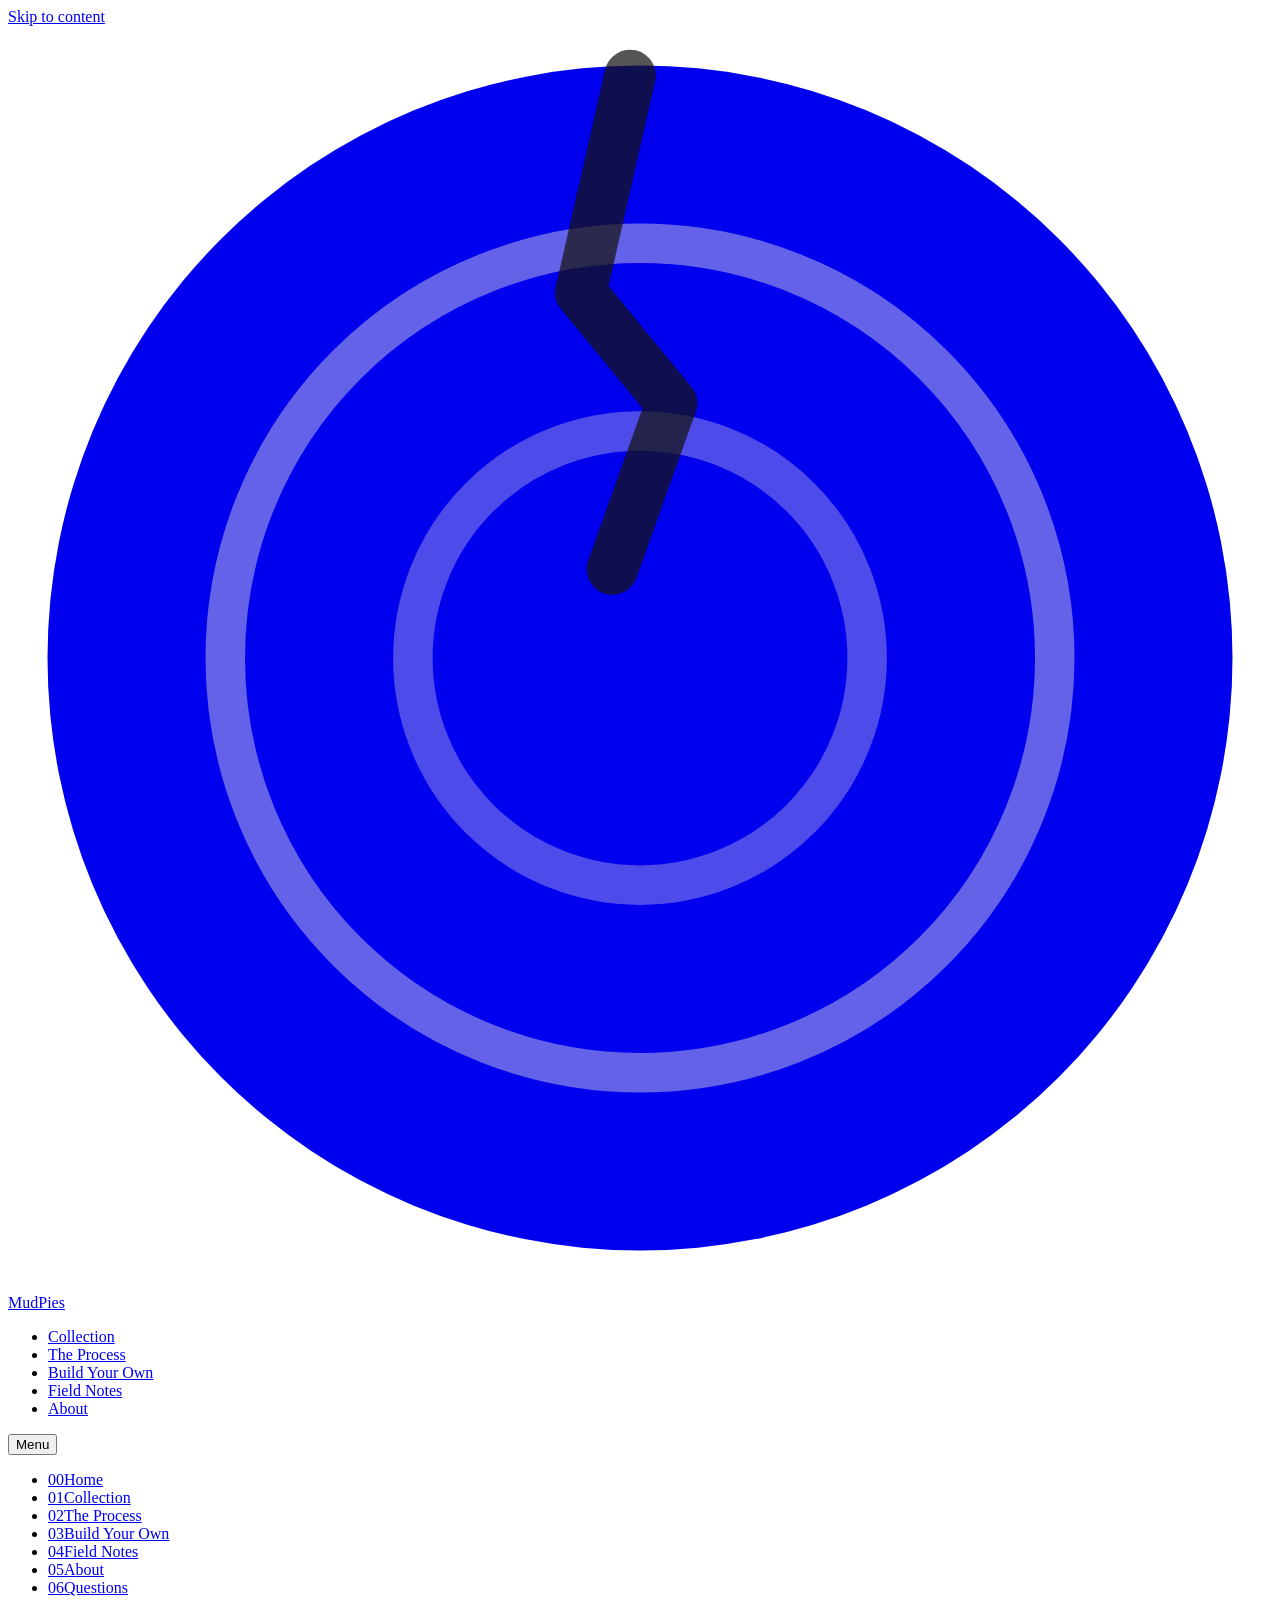
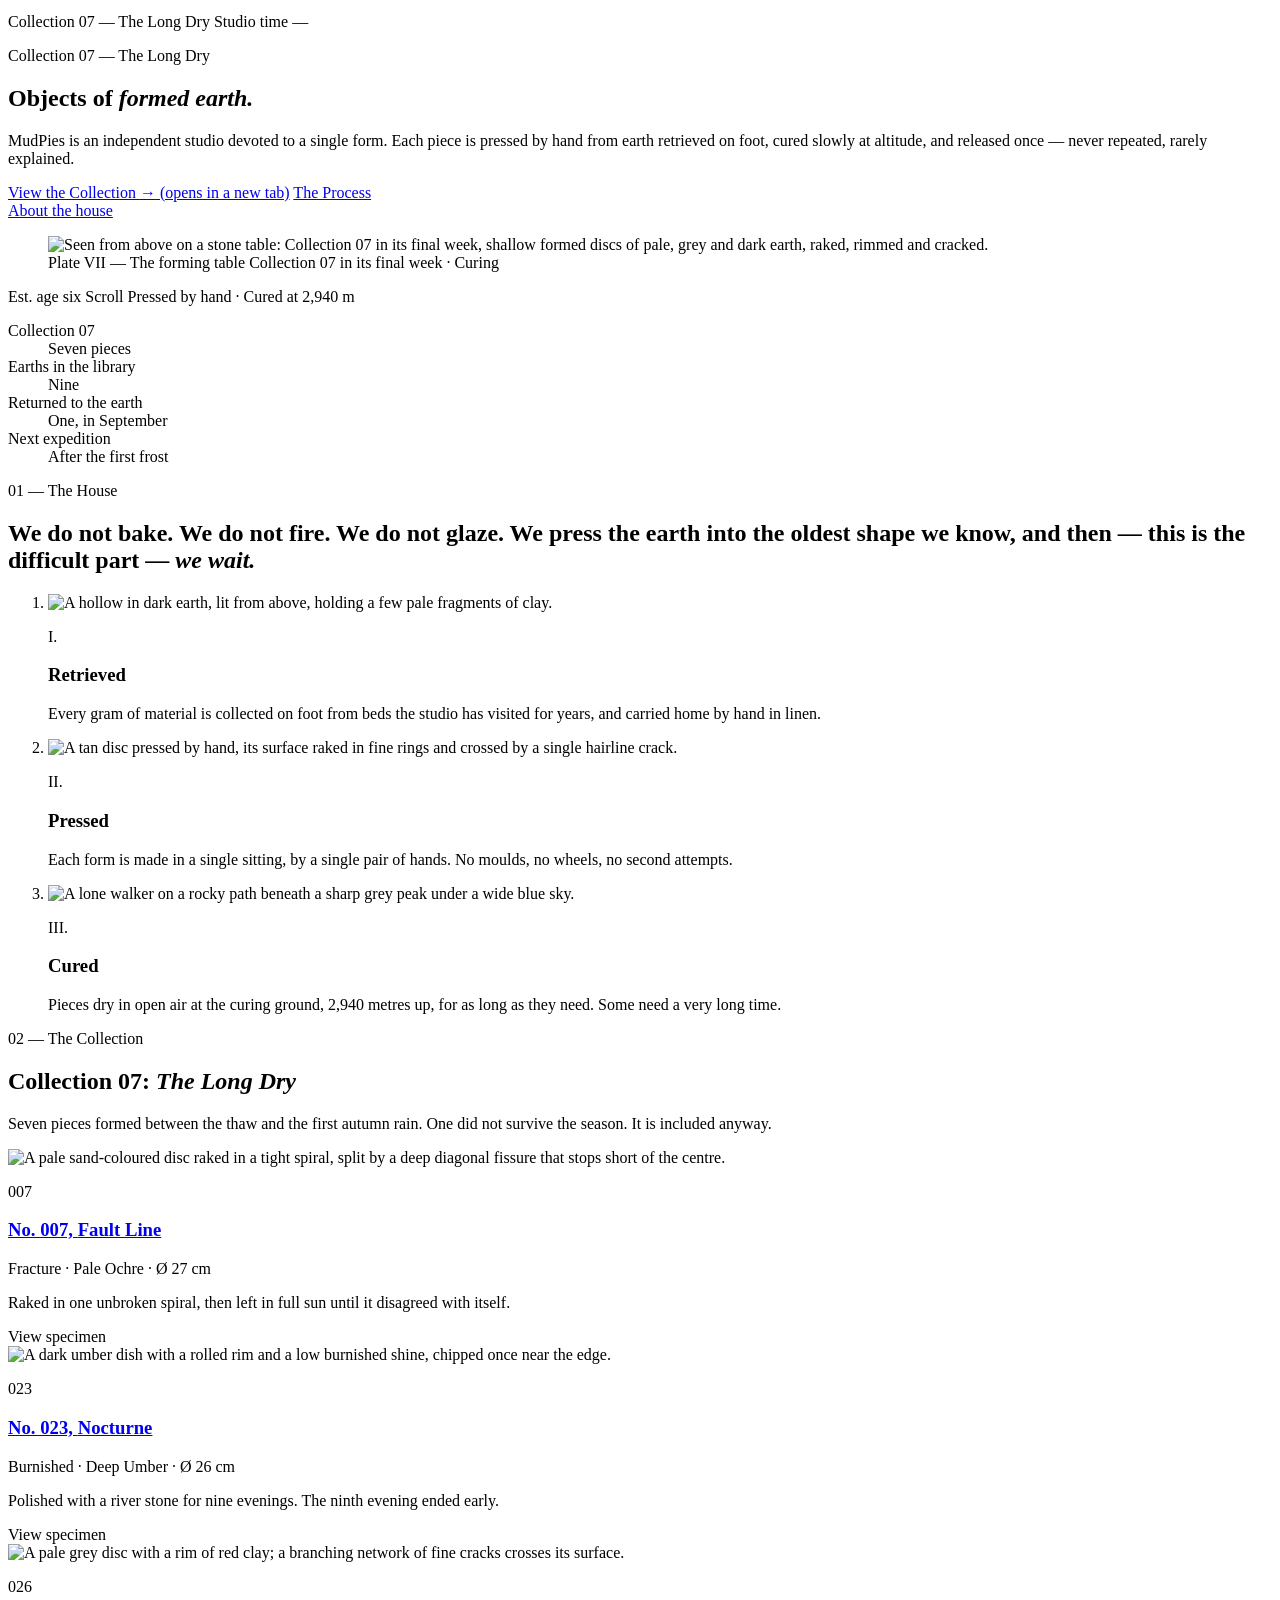
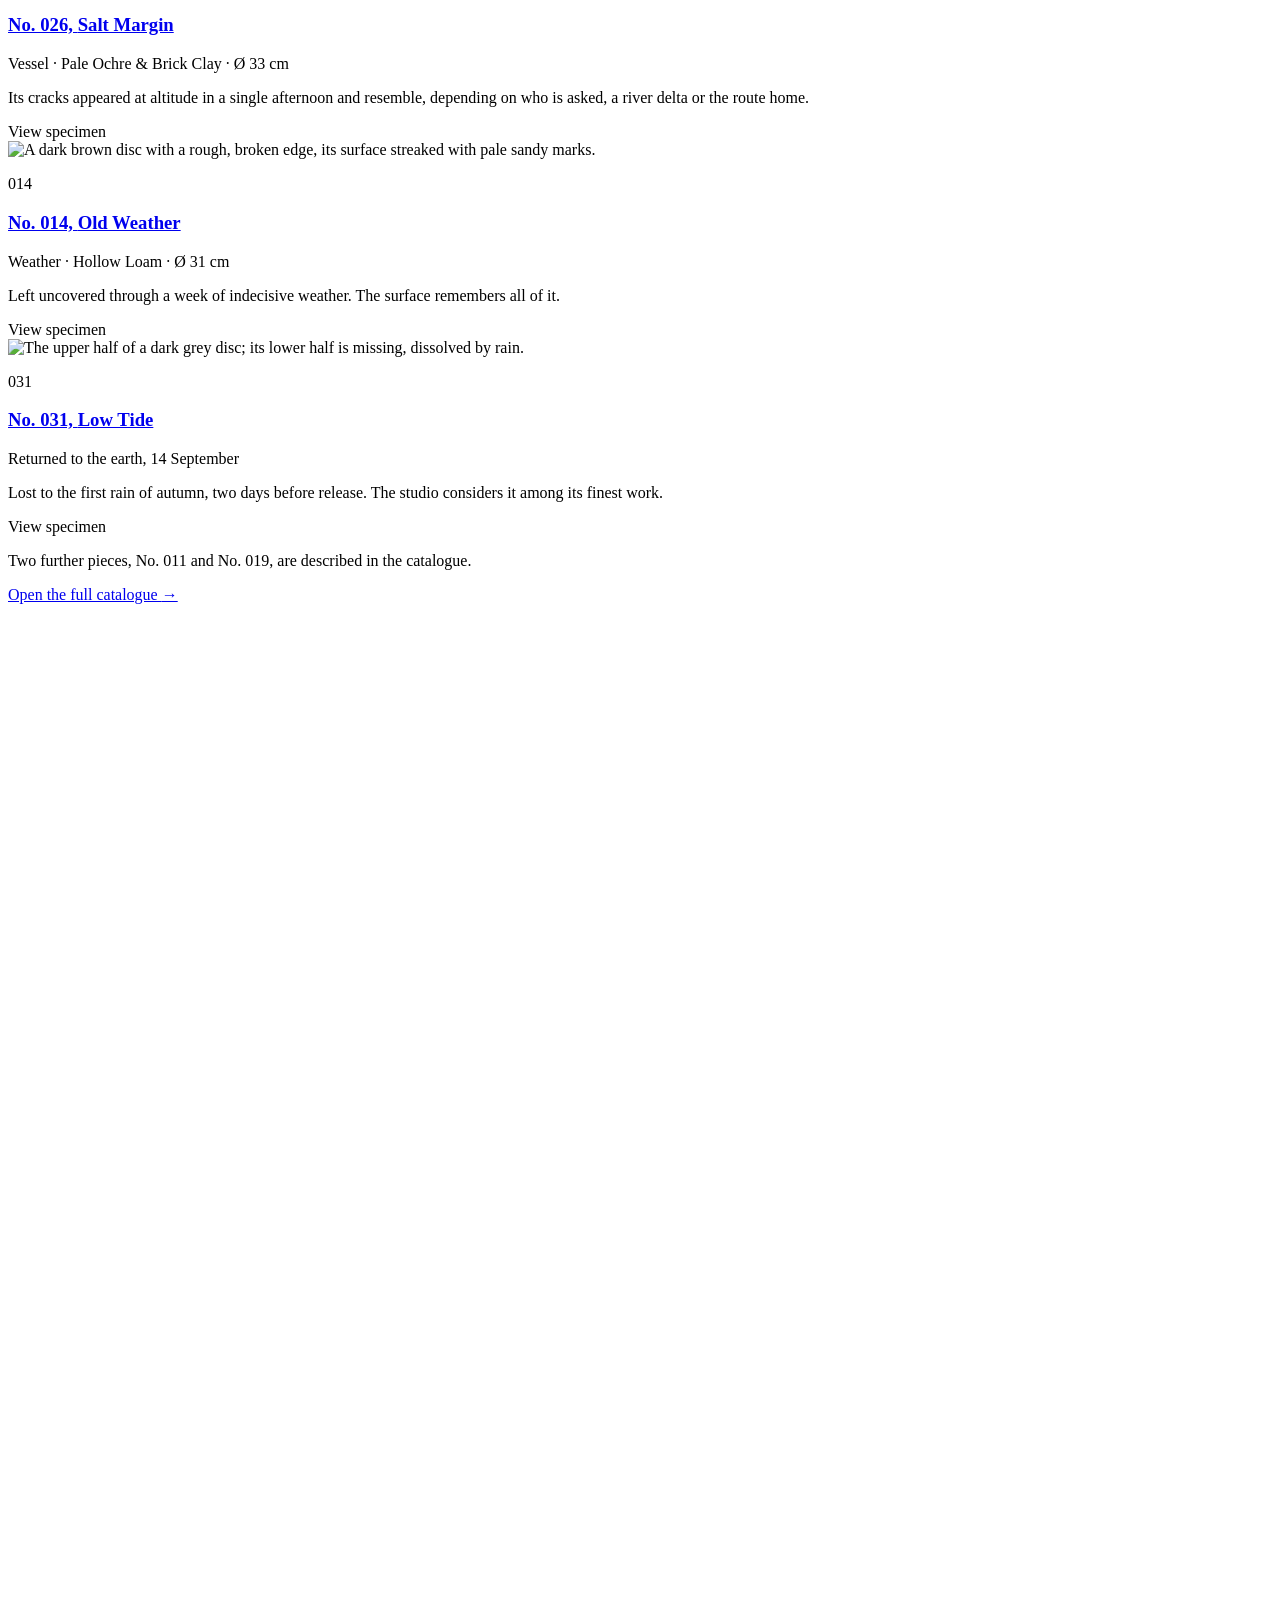
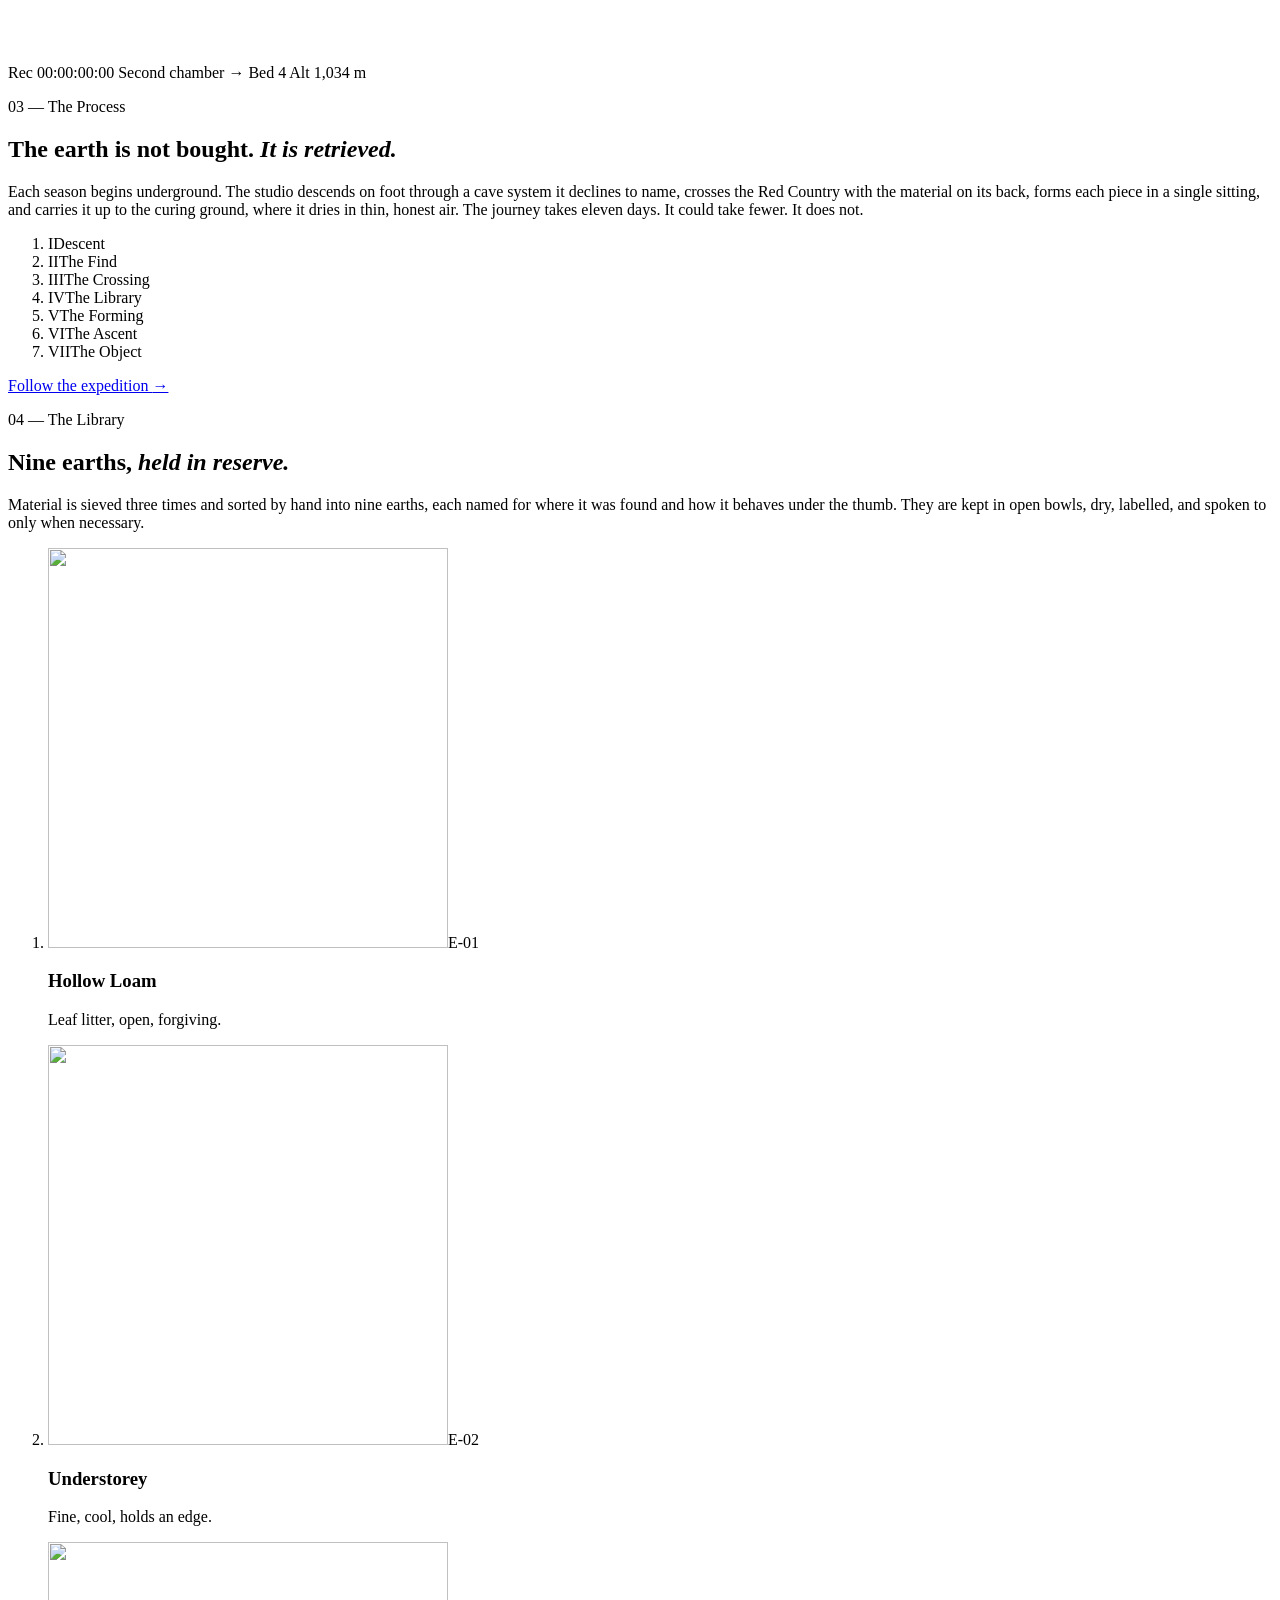
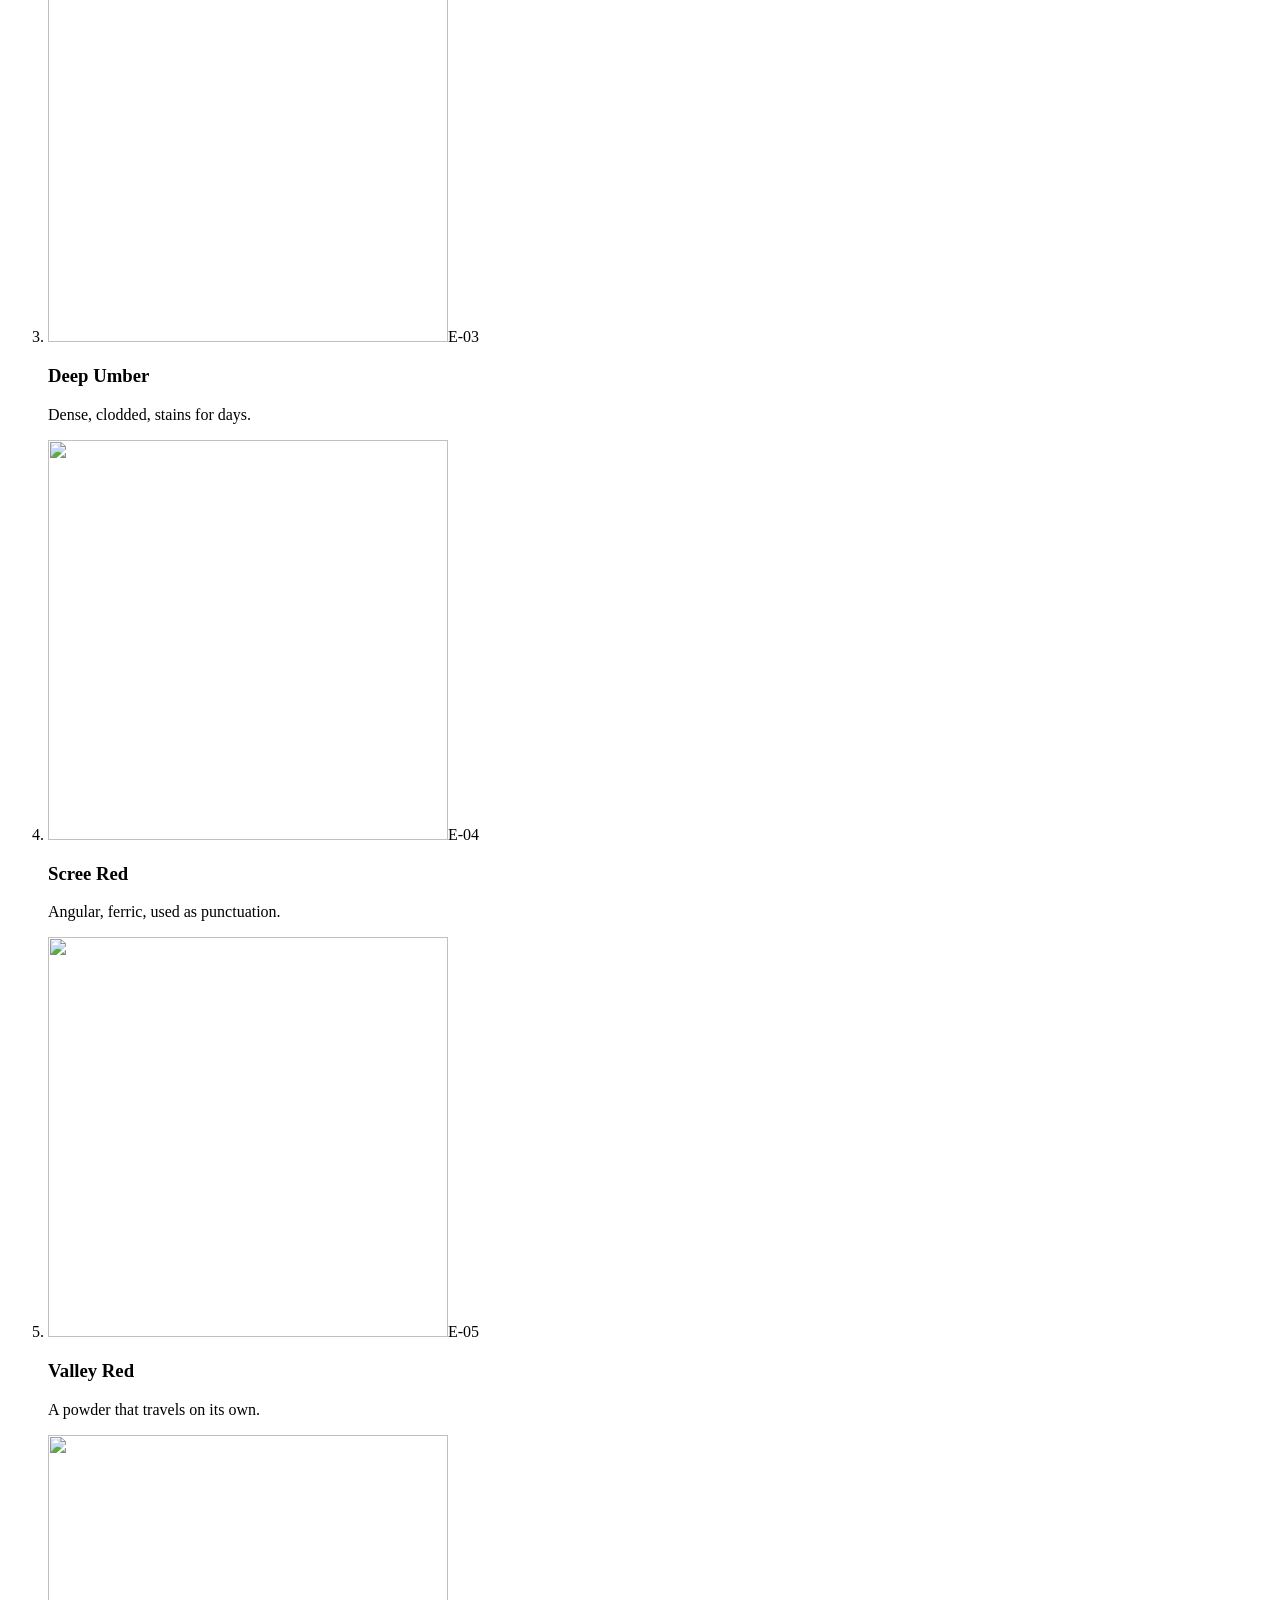
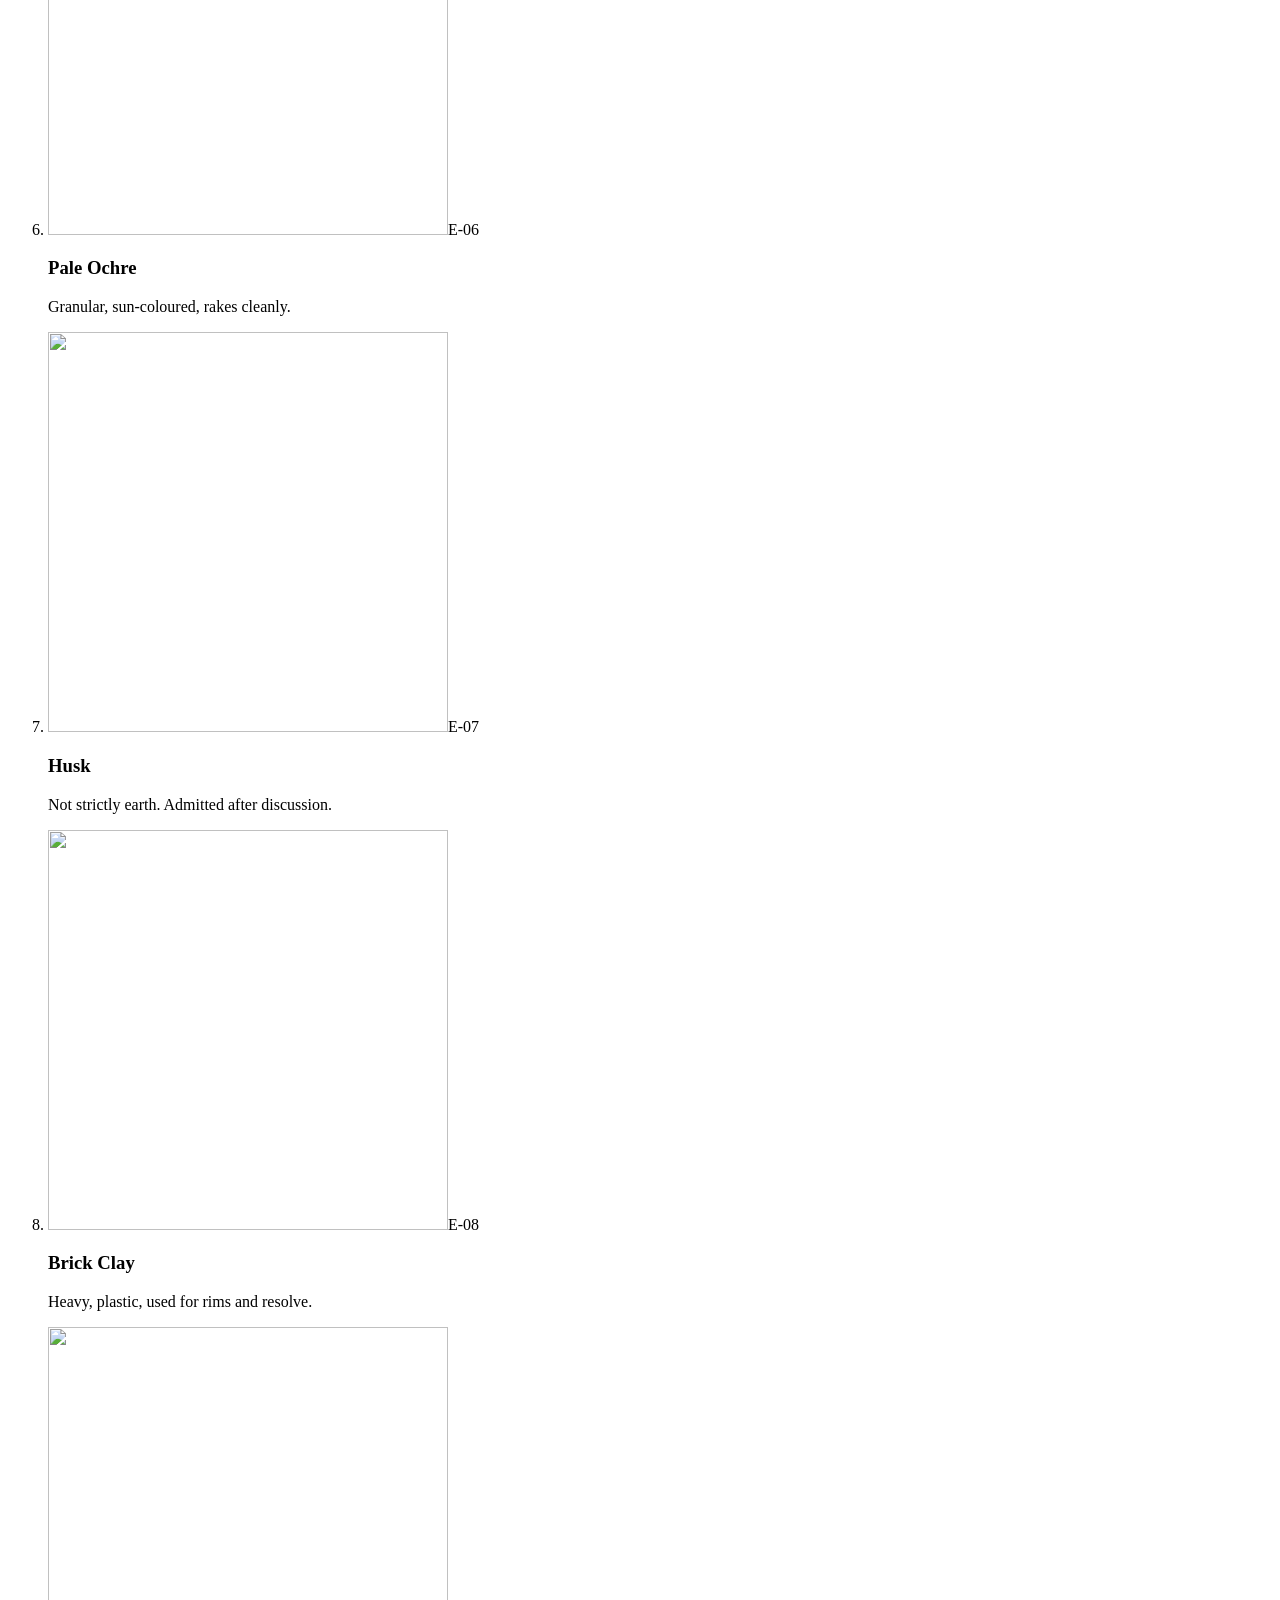
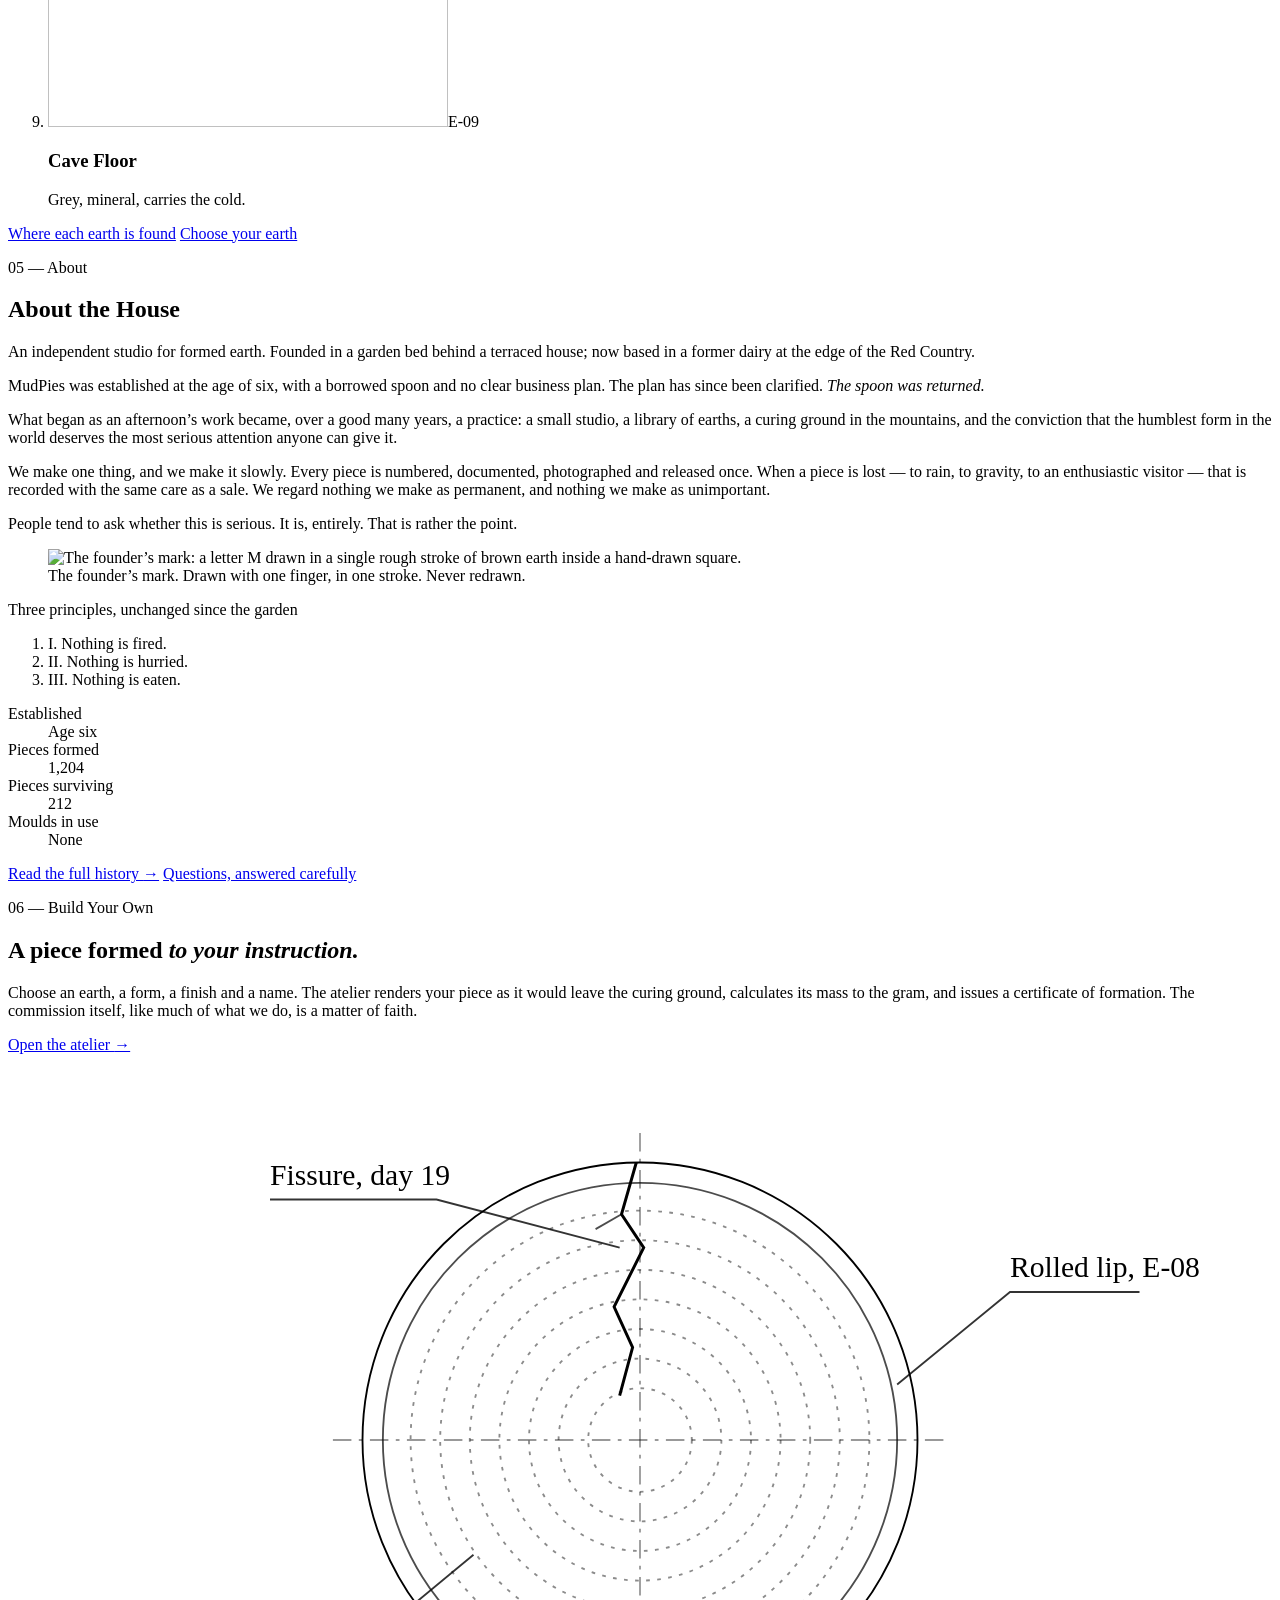
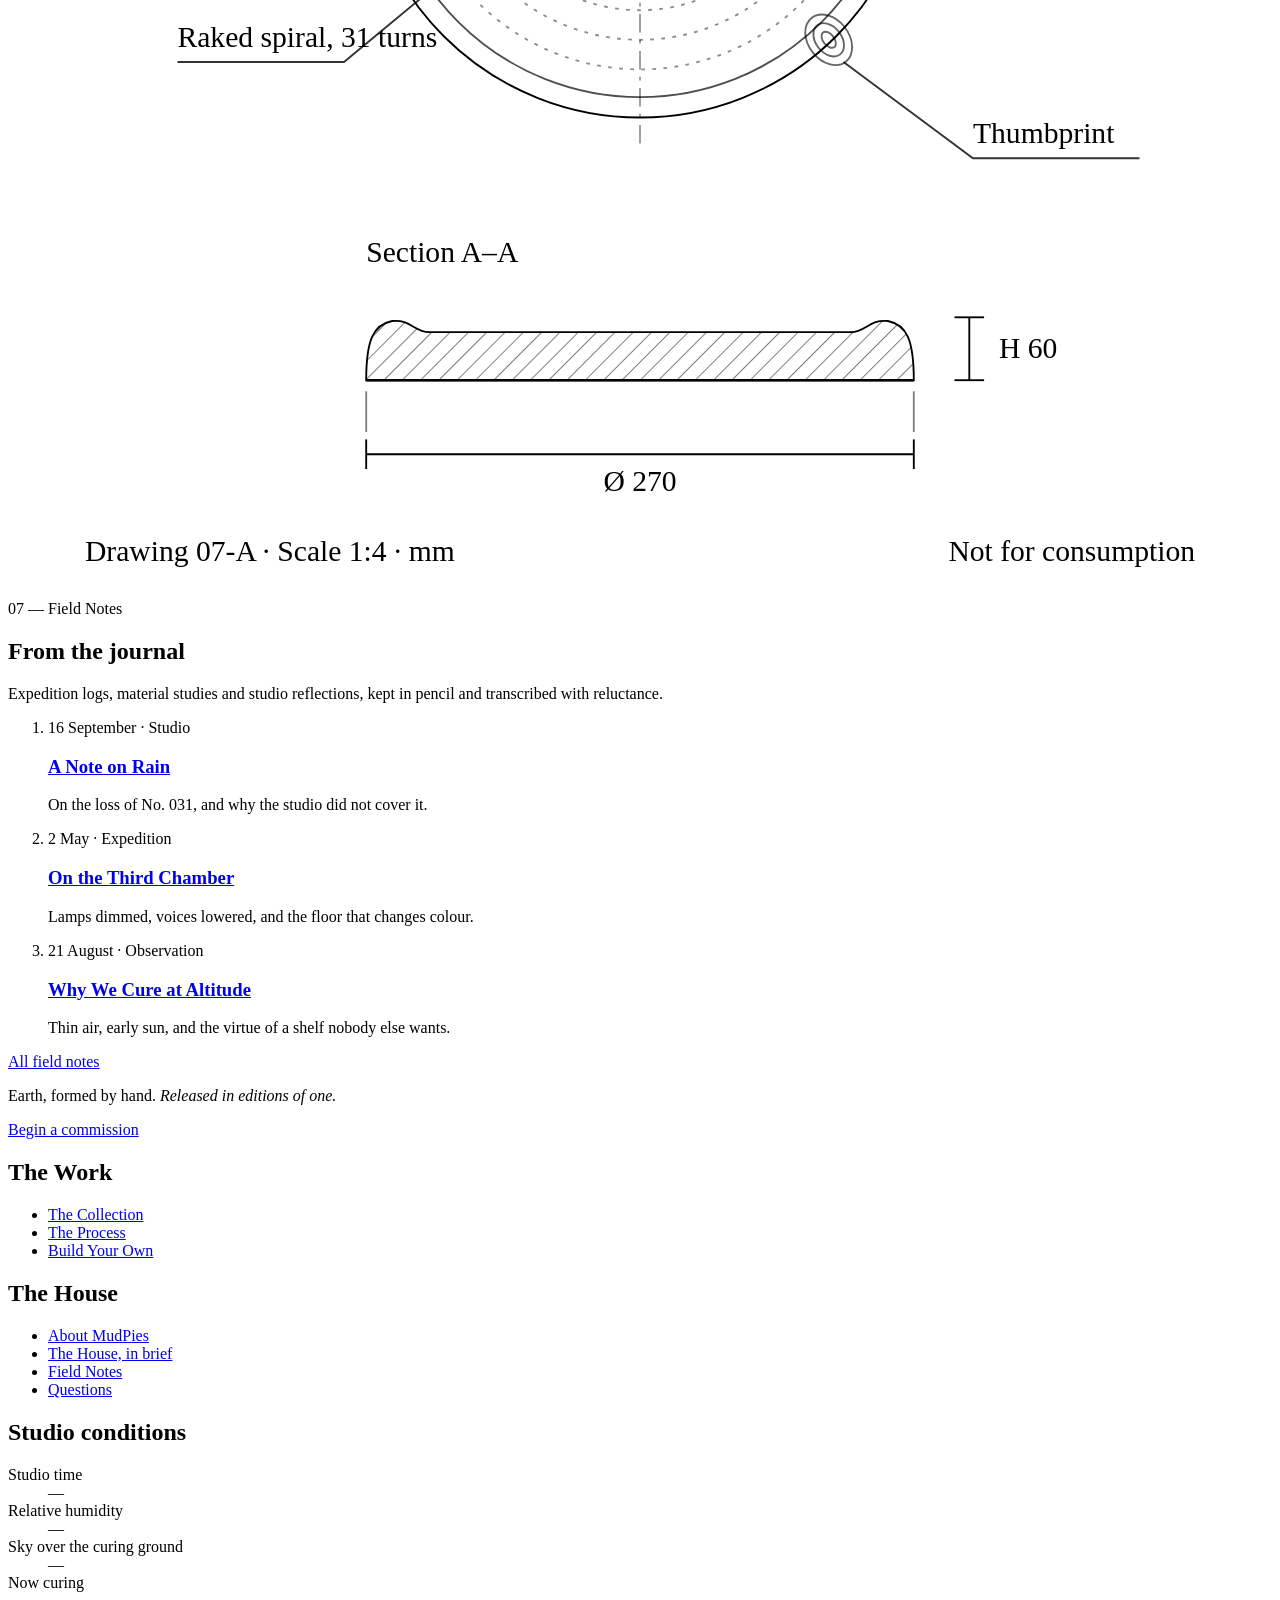
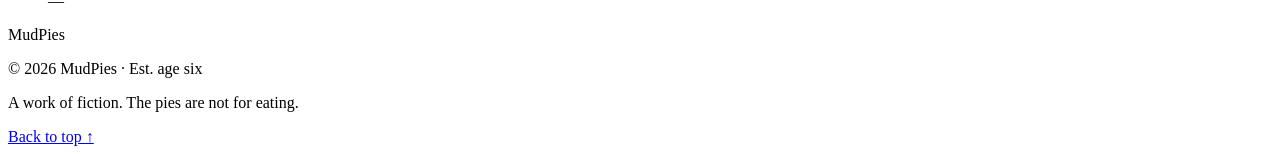
==== commit b3cf346c: "Add files via upload" ====
--- a/index.html
+++ b/index.html
@@ -2,448 +2,479 @@
 <html lang="en">
 <head>
 <meta charset="utf-8">
-<meta name="viewport" content="width=device-width, initial-scale=1">
-<title>MudPies</title>
+<meta name="viewport" content="width=device-width, initial-scale=1, viewport-fit=cover">
+<title>MudPies — Objects of Formed Earth</title>
+<meta name="description" content="MudPies is an independent studio devoted to a single form: the pie, pressed by hand from earth retrieved on foot and cured at altitude. Collection 07, The Long Dry.">
+<meta name="theme-color" content="#efe9de">
+<link rel="icon" href="assets/icons/favicon.svg" type="image/svg+xml">
+<link rel="apple-touch-icon" href="assets/icons/apple-touch-icon.png">
+<meta property="og:type" content="website">
+<meta property="og:site_name" content="MudPies">
+<meta property="og:title" content="MudPies — Objects of Formed Earth">
+<meta property="og:description" content="Pressed by hand from earth retrieved on foot. Cured at altitude. Released in editions of one.">
+<meta property="og:image" content="https://jxntb.github.io/mudpies/assets/images/og-image.jpg">
+<meta name="twitter:card" content="summary_large_image">
 <link rel="preconnect" href="https://fonts.googleapis.com">
 <link rel="preconnect" href="https://fonts.gstatic.com" crossorigin>
-<link href="https://fonts.googleapis.com/css2?family=Cormorant+Garamond:ital,wght@0,300;0,400;0,500;1,300;1,400&family=Jost:wght@300;400&display=swap" rel="stylesheet">
-<style>
-*, *::before, *::after { box-sizing: border-box; margin: 0; padding: 0; }
-:root {
---cream: #F5F0E8;
---parchment:#EDE5D4;
---sand: #D9C9A8;
---clay: #B8926A;
---terracotta: #A0614A;
---umber: #6B4A32;
---bark: #3E2A1A;
---sage: #8A9A7A;
---moss: #5C6E50;
---fog: rgba(62,42,26,0.08);
-}
-html { scroll-behavior: smooth; }
-body {
-background-color: var(--cream);
-color: var(--bark);
-font-family: 'Jost', sans-serif;
-font-weight: 300;
-font-size: 16px;
-line-height: 1.8;
-min-height: 100vh;
-overflow-x: hidden;
-}
-/* ── Grain overlay ── */
-body::before {
-content: '';
-position: fixed;
-inset: 0;
-pointer-events: none;
-z-index: 100;
-opacity: 0.025;
-background-image: url("data:image/svg+xml,%3Csvg viewBox='0 0 256 256' xmlns='http://www.w3.org/2000/svg'%3E%3Cfilter id='noise'%3E%3CfeTurbulence type='fractalNoise' baseFrequency='0.9' numOctaves='4' stitchTiles='stitch'/%3E%3C/filter%3E%3Crect width='100%25' height='100%25' filter='url(%23noise)'/%3E%3C/svg%3E");
-}
-/* ── Nav ── */
-nav {
-display: flex;
-justify-content: space-between;
-align-items: center;
-padding: 2rem 5vw;
-position: sticky;
-top: 0;
-z-index: 10;
-background: rgba(245, 240, 232, 0.88);
-backdrop-filter: blur(14px);
--webkit-backdrop-filter: blur(14px);
-border-bottom: 1px solid var(--fog);
-}
-.nav-logo {
-font-family: 'Cormorant Garamond', serif;
-font-size: 1.5rem;
-font-weight: 400;
-letter-spacing: 0.12em;
-color: var(--umber);
-text-decoration: none;
-}
-.nav-links {
-display: flex;
-gap: 2.5rem;
-list-style: none;
-}
-.nav-links a {
-font-size: 0.75rem;
-letter-spacing: 0.18em;
-text-transform: uppercase;
-text-decoration: none;
-color: var(--umber);
-opacity: 0.7;
-transition: opacity 0.3s;
-}
-.nav-links a:hover { opacity: 1; }
-/* ── Hero ── */
-.hero {
-padding: 9vh 5vw 8vh;
-max-width: 1100px;
-margin: 0 auto;
-animation: fadeUp 1.1s cubic-bezier(0.16,1,0.3,1) both;
-}
-@keyframes fadeUp {
-from { opacity: 0; transform: translateY(28px); }
-to { opacity: 1; transform: translateY(0); }
-}
-.eyebrow {
-font-size: 0.7rem;
-letter-spacing: 0.28em;
-text-transform: uppercase;
-color: var(--terracotta);
-margin-bottom: 1.5rem;
-animation: fadeUp 1.1s 0.1s cubic-bezier(0.16,1,0.3,1) both;
-}
-h1 {
-font-family: 'Cormorant Garamond', serif;
-font-size: clamp(2.8rem, 6vw, 5.2rem);
-font-weight: 300;
-line-height: 1.08;
-letter-spacing: -0.01em;
-color: var(--bark);
-max-width: 780px;
-margin-bottom: 2rem;
-animation: fadeUp 1.1s 0.18s cubic-bezier(0.16,1,0.3,1) both;
-}
-h1 em {
-font-style: italic;
-color: var(--umber);
-}
-.lede {
-font-size: 1.05rem;
-font-weight: 300;
-color: var(--umber);
-max-width: 500px;
-line-height: 1.85;
-margin-bottom: 3rem;
-animation: fadeUp 1.1s 0.26s cubic-bezier(0.16,1,0.3,1) both;
-}
-/* ── Buttons ── */
-.buttons {
-display: flex;
-gap: 1rem;
-flex-wrap: wrap;
-animation: fadeUp 1.1s 0.34s cubic-bezier(0.16,1,0.3,1) both;
-}
-.btn-primary {
-display: inline-block;
-padding: 0.9rem 2.2rem;
-background: var(--umber);
-color: var(--parchment);
-font-family: 'Jost', sans-serif;
-font-size: 0.75rem;
-font-weight: 400;
-letter-spacing: 0.18em;
-text-transform: uppercase;
-text-decoration: none;
-border-radius: 60px;
-transition: background 0.35s, transform 0.2s;
-}
-.btn-primary:hover {
-background: var(--bark);
-transform: translateY(-1px);
-}
-.btn-ghost {
-display: inline-block;
-padding: 0.9rem 2.2rem;
-background: transparent;
-color: var(--umber);
-font-family: 'Jost', sans-serif;
-font-size: 0.75rem;
-font-weight: 400;
-letter-spacing: 0.18em;
-text-transform: uppercase;
-text-decoration: none;
-border-radius: 60px;
-border: 1px solid var(--clay);
-transition: background 0.3s, border-color 0.3s, transform 0.2s;
-}
-.btn-ghost:hover {
-background: var(--fog);
-border-color: var(--umber);
-transform: translateY(-1px);
-}
-/* ── Divider ── */
-.divider {
-height: 1px;
-background: linear-gradient(to right, transparent, var(--sand), transparent);
-margin: 6vh 5vw;
-opacity: 0.6;
-}
-/* ── Feature strip ── */
-.features {
-display: flex;
-gap: 0;
-padding: 0 5vw;
-border-top: 1px solid var(--fog);
-border-bottom: 1px solid var(--fog);
-animation: fadeUp 1.2s 0.5s cubic-bezier(0.16,1,0.3,1) both;
-}
-.feature {
-flex: 1;
-padding: 2.2rem 2rem;
-border-right: 1px solid var(--fog);
-}
-.feature:last-child { border-right: none; }
-.feature-icon {
-width: 32px;
-height: 32px;
-margin-bottom: 1rem;
-color: var(--terracotta);
-}
-.feature h3 {
-font-family: 'Cormorant Garamond', serif;
-font-size: 1.15rem;
-font-weight: 400;
-color: var(--umber);
-margin-bottom: 0.4rem;
-}
-.feature p {
-font-size: 0.85rem;
-color: var(--clay);
-line-height: 1.7;
-}
-/* ── About section ── */
-#about {
-padding: 8vh 5vw;
-display: grid;
-grid-template-columns: 1fr 1fr;
-gap: 6vw;
-align-items: center;
-}
-.about-label {
-font-size: 0.65rem;
-letter-spacing: 0.28em;
-text-transform: uppercase;
-color: var(--terracotta);
-margin-bottom: 1.2rem;
-}
-h2 {
-font-family: 'Cormorant Garamond', serif;
-font-size: clamp(2rem, 3.5vw, 3rem);
-font-weight: 300;
-color: var(--bark);
-line-height: 1.15;
-margin-bottom: 1.5rem;
-}
-.about-text {
-font-size: 1rem;
-color: var(--umber);
-line-height: 1.9;
-}
-/* ── Decorative swatch blob ── */
-.about-visual {
-position: relative;
-aspect-ratio: 3/4;
-border-radius: 48% 52% 44% 56% / 52% 44% 56% 48%;
-overflow: hidden;
-background: linear-gradient(145deg, var(--parchment) 0%, var(--sand) 45%, var(--clay) 100%);
-box-shadow: inset 0 0 60px rgba(62,42,26,0.12);
-}
-.about-visual::after {
-content: '';
-position: absolute;
-inset: 0;
-background: url("data:image/svg+xml,%3Csvg viewBox='0 0 300 400' xmlns='http://www.w3.org/2000/svg'%3E%3Ccircle cx='80' cy='280' r='90' fill='%23B8926A' fill-opacity='0.18'/%3E%3Ccircle cx='220' cy='120' r='70' fill='%236B4A32' fill-opacity='0.10'/%3E%3C/svg%3E") center / cover;
-}
-.swatch-text {
-position: absolute;
-bottom: 2rem;
-left: 50%;
-transform: translateX(-50%);
-font-family: 'Cormorant Garamond', serif;
-font-style: italic;
-font-size: 1.1rem;
-color: var(--umber);
-opacity: 0.7;
-white-space: nowrap;
-}
-/* ── Pull quote ── */
-.pullquote {
-text-align: center;
-padding: 7vh 5vw;
-background: var(--parchment);
-border-top: 1px solid var(--sand);
-border-bottom: 1px solid var(--sand);
-}
-.pullquote blockquote {
-font-family: 'Cormorant Garamond', serif;
-font-style: italic;
-font-size: clamp(1.4rem, 2.5vw, 2rem);
-font-weight: 300;
-color: var(--umber);
-max-width: 680px;
-margin: 0 auto;
-line-height: 1.5;
-}
-.pullquote cite {
-display: block;
-margin-top: 1.2rem;
-font-family: 'Jost', sans-serif;
-font-style: normal;
-font-size: 0.72rem;
-letter-spacing: 0.18em;
-text-transform: uppercase;
-color: var(--clay);
-}
-/* ── Footer ── */
-footer {
-padding: 3rem 5vw;
-display: flex;
-justify-content: space-between;
-align-items: center;
-border-top: 1px solid var(--fog);
-}
-.footer-logo {
-font-family: 'Cormorant Garamond', serif;
-font-size: 1.1rem;
-color: var(--umber);
-opacity: 0.6;
-}
-.footer-note {
-font-size: 0.75rem;
-color: var(--clay);
-opacity: 0.7;
-}
-/* ── Scroll reveal ── */
-.reveal {
-opacity: 0;
-transform: translateY(20px);
-transition: opacity 0.9s cubic-bezier(0.16,1,0.3,1), transform 0.9s cubic-bezier(0.16,1,0.3,1);
-}
-.reveal.visible {
-opacity: 1;
-transform: translateY(0);
-}
-/* ── Responsive ── */
-@media (max-width: 700px) {
-#about { grid-template-columns: 1fr; }
-.about-visual { aspect-ratio: 4/3; order: -1; }
-.features { flex-direction: column; }
-.feature { border-right: none; border-bottom: 1px solid var(--fog); }
-.feature:last-child { border-bottom: none; }
-footer { flex-direction: column; gap: 1rem; text-align: center; }
-}
-</style>
+<link rel="stylesheet" href="https://fonts.googleapis.com/css2?family=Fraunces:ital,opsz,wght,SOFT@0,9..144,300..600,0..100;1,9..144,300..600,0..100&family=Instrument+Sans:wght@400..600&family=Fragment+Mono&display=swap">
+<link rel="stylesheet" href="assets/css/main.css">
+<link rel="stylesheet" href="assets/css/home.css">
+<script>(function(d){var c=d.documentElement.classList;c.add('js');if(!window.matchMedia('(prefers-reduced-motion: reduce)').matches)c.add('motion-ok');setTimeout(function(){if(!(window.MudPies&&window.MudPies.ready))c.remove('motion-ok')},2500)})(document)</script>
+<script src="assets/js/site.js" defer></script>
+<script src="assets/js/home.js" defer></script>
 </head>
-<body>
-<nav>
-<a href="#" class="nav-logo" style="display:flex; align-items:center; gap:10px;">
-<img src="./logo.png" alt="Mudpies logo" style="width:1in; height:1in; object-fit:contain;">
-<span>Mudpies</span>
-</a>
-<ul class="nav-links">
-<li><a href="./index.html">Collection</a></li>
-<li><a href="./process.html">The Process</a></li>
-<li><a href="./build.html">Build Your Own</a></li>
-<li><a href="#about">About</a></li>
-</ul>
+<body id="top">
+<a class="skip-link" href="#main">Skip to content</a>
+
+<header class="site-header" data-header>
+  <div class="site-header__inner">
+    <a class="brand" href="index.html" aria-label="MudPies, home">
+      <svg class="brand__mark" viewBox="0 0 64 64" aria-hidden="true" focusable="false"><circle cx="32" cy="32" r="30" fill="currentColor"/><circle cx="32" cy="32" r="21" fill="none" stroke="#efe9de" stroke-opacity=".42" stroke-width="2"/><circle cx="32" cy="32" r="11.5" fill="none" stroke="#efe9de" stroke-opacity=".32" stroke-width="2"/><path d="M31.5 2.5 29 13.5l4.6 5.6-3 8.4" fill="none" stroke="#161412" stroke-opacity=".72" stroke-width="2.6" stroke-linecap="round" stroke-linejoin="round"/></svg>
+      <span class="brand__word">MudPies</span>
+    </a>
+    <nav class="site-nav" aria-label="Primary">
+      <ul>
+        <li><a href="collection.html">Collection</a></li>
+        <li><a href="process.html">The Process</a></li>
+        <li><a href="build.html">Build Your Own</a></li>
+        <li><a href="field-notes.html">Field Notes</a></li>
+        <li><a href="about.html">About</a></li>
+      </ul>
+    </nav>
+    <button class="menu-toggle" type="button" data-menu-toggle aria-expanded="false" aria-controls="site-menu">
+      <span data-menu-label>Menu</span>
+      <span class="menu-toggle__icon" aria-hidden="true"></span>
+    </button>
+  </div>
+</header>
+<nav class="site-menu" id="site-menu" aria-label="Menu">
+  <ul class="site-menu__list" role="list">
+    <li style="--i:0"><a href="index.html" aria-current="page"><span>00</span>Home</a></li>
+    <li style="--i:1"><a href="collection.html"><span>01</span>Collection</a></li>
+    <li style="--i:2"><a href="process.html"><span>02</span>The Process</a></li>
+    <li style="--i:3"><a href="build.html"><span>03</span>Build Your Own</a></li>
+    <li style="--i:4"><a href="field-notes.html"><span>04</span>Field Notes</a></li>
+    <li style="--i:5"><a href="about.html"><span>05</span>About</a></li>
+    <li style="--i:6"><a href="faq.html"><span>06</span>Questions</a></li>
+  </ul>
+  <div class="site-menu__foot">
+    <span>Collection 07 — The Long Dry</span>
+    <span>Studio time <span data-readout-time>—</span></span>
+  </div>
 </nav>
-<main>
-<div class="hero" style="display:flex; align-items:center; justify-content:center; gap:6vw; padding:9vh 5vw 8vh; max-width:1100px; margin:0 auto;">
-<!-- LEFT: TEXT -->
-<div style="flex:1; display:flex; justify-content:center;">
-<svg viewBox="0 0 600 500" aria-hidden="true"
-style="width:100%; max-width:480px; opacity:0.45; pointer-events:none;">
-<rect width="600" height="500" fill="none"/>
-<g transform="translate(60,260)">
-<ellipse cx="0" cy="0" rx="55" ry="35" fill="#B8926A"/>
-</g>
-<path d="M130 260 C170 240, 190 240, 230 260" stroke="#A0614A" fill="none"/>
-<g transform="translate(250,240)">
-<ellipse cx="0" cy="20" rx="60" ry="30" fill="#B8926A"/>
-<ellipse cx="0" cy="10" rx="40" ry="18" fill="#D9C9A8"/>
-</g>
-<path d="M320 260 C360 240, 380 240, 420 260" stroke="#A0614A" fill="none"/>
-<g transform="translate(460,230)">
-<ellipse cx="0" cy="40" rx="65" ry="25" fill="#B8926A"/>
-<ellipse cx="0" cy="35" rx="50" ry="15" fill="#EDE5D4"/>
-</g>
-<g transform="translate(350,120)">
-<ellipse cx="0" cy="0" rx="70" ry="28" fill="#A0614A"/>
-<ellipse cx="0" cy="-5" rx="52" ry="18" fill="#F5F0E8"/>
-</g>
-</svg>
-</div>
-<!-- RIGHT: SVG -->
-<div style="flex:1; display:flex; justify-content:center;">
-<div style="max-width:480px;">
-<p class="eyebrow">Mudpies Studio</p>
-<h1>Artisan mudpies <br>made with <em>care.</em></h1>
-<p class="lede">
-Handcrafted, sun-dried, and thoughtfully made from selected natural materials.
-Vegan, organic, and designed for elegant spaces.
-</p>
-<div class="buttons">
-<a href="https://www.google.com/search?q=is+mud+safe+to+eat?" target="_blank" rel="noopener" class="btn-primary">View collection</a>
-<a href="#about" class="btn-ghost">About the craft</a>
-</div>
-</div>
-</div>
-</div>
-<div class="features reveal">
-<div class="feature">
-<svg class="feature-icon" viewBox="0 0 32 32" fill="none" stroke="currentColor" stroke-width="1.4" stroke-linecap="round" stroke-linejoin="round">
-<circle cx="16" cy="16" r="12"/>
-<path d="M10 22 C10 14 22 14 22 22"/>
-<circle cx="16" cy="11" r="2.5" fill="currentColor" stroke="none"/>
-</svg>
-<h3>Handcrafted</h3>
-<p>Each piece shaped slowly by hand, never replicated.</p>
-</div>
-<div class="feature">
-<svg class="feature-icon" viewBox="0 0 32 32" fill="none" stroke="currentColor" stroke-width="1.4" stroke-linecap="round" stroke-linejoin="round">
-<path d="M16 4 C8 8 4 14 8 20 C10 24 16 28 16 28 C16 28 22 24 24 20 C28 14 24 8 16 4Z"/>
-</svg>
-<h3>Natural materials</h3>
-<p>Soil sourced mindfully — organic, vegan, earth-derived.</p>
-</div>
-<div class="feature">
-<svg class="feature-icon" viewBox="0 0 32 32" fill="none" stroke="currentColor" stroke-width="1.4" stroke-linecap="round" stroke-linejoin="round">
-<rect x="6" y="10" width="20" height="14" rx="3"/>
-<path d="M11 10 V8 a5 5 0 0 1 10 0 v2"/>
-<circle cx="16" cy="17" r="2" fill="currentColor" stroke="none"/>
-</svg>
-<h3>Heirloom quality</h3>
-<p>Finished to endure — objects that age beautifully.</p>
-</div>
-</div>
-<section id="about" class="reveal">
-<div>
-<p class="about-label">Our craft</p>
-<h2>Made slowly.<br>Finished in the sun</h2>
-<p class="about-text">
-MudPies are refined soil objects created with a focus on quality,
-texture, and presentation. Each piece is made slowly, with attention to
-detail and a high-end finish — objects that carry the messy dignity of
-something truly handmade.
-</p>
-</div>
-<div class="about-visual">
-<span class="swatch-text">natural &amp; refined</span>
-</div>
-</section>
-<div class="pullquote reveal">
-<blockquote>
-"Made with patience and stillness that fills a room."
-<cite>— Studio ethos</cite>
-</blockquote>
-</div>
+
+<main id="main" tabindex="-1">
+
+  <!-- Hero ------------------------------------------------------------------>
+  <section class="hero" data-header-tone="light" aria-labelledby="hero-title">
+    <div class="wrap hero__grid">
+      <p class="label label--accent hero__eyebrow" data-reveal>Collection 07 — The Long Dry</p>
+      <h1 class="hero__title" id="hero-title" data-lines>
+        <span class="line-mask"><span>Objects of</span></span>
+        <span class="line-mask" style="--d:1"><span><em>formed earth.</em></span></span>
+      </h1>
+      <div class="hero__copy">
+        <p class="lede" data-reveal style="--d:3">MudPies is an independent studio devoted to a single form. Each piece is pressed by hand from earth retrieved on foot, cured slowly at altitude, and released once&nbsp;— never repeated, rarely explained.</p>
+        <div class="btn-row hero__actions" data-reveal style="--d:4">
+          <a class="btn" href="https://www.google.com/search?q=is+mud+safe+to+eat?" target="_blank" rel="noopener" data-collection-cta>View the Collection <span class="arrow" aria-hidden="true">→</span><span class="visually-hidden"> (opens in a new tab)</span></a>
+          <a class="btn btn--ghost" href="process.html">The Process</a>
+        </div>
+        <a class="link-arrow link-arrow--down hero__about" href="#about" data-reveal style="--d:5">About the house</a>
+      </div>
+      <figure class="hero__figure" data-reveal="mask" style="--d:2">
+        <div class="frame hero__frame" data-raking>
+          <img src="assets/images/forming-table-1080.webp" srcset="assets/images/forming-table-640.webp 640w, assets/images/forming-table-1080.webp 1080w" sizes="(max-width: 900px) 92vw, 42vw" width="1080" height="1080" fetchpriority="high" alt="Seen from above on a stone table: Collection 07 in its final week, shallow formed discs of pale, grey and dark earth, raked, rimmed and cracked.">
+          <span class="raking-light" aria-hidden="true"></span>
+        </div>
+        <figcaption class="hero__caption">
+          <span class="label">Plate VII — The forming table</span>
+          <span class="label">Collection 07 in its final week · <span class="nowrap"><span class="status-dot"></span> Curing</span></span>
+        </figcaption>
+      </figure>
+    </div>
+    <div class="wrap hero__foot" aria-hidden="true">
+      <span class="label">Est. age six</span>
+      <span class="label hero__scroll">Scroll</span>
+      <span class="label">Pressed by hand · Cured at 2,940&nbsp;m</span>
+    </div>
+  </section>
+
+  <!-- Ledger ----------------------------------------------------------------->
+  <section class="ledger" aria-label="The studio ledger">
+    <div class="wrap">
+      <dl class="ledger__list">
+        <div><dt class="label">Collection 07</dt><dd>Seven pieces</dd></div>
+        <div><dt class="label">Earths in the library</dt><dd>Nine</dd></div>
+        <div><dt class="label">Returned to the earth</dt><dd>One, in September</dd></div>
+        <div><dt class="label">Next expedition</dt><dd>After the first frost</dd></div>
+      </dl>
+    </div>
+  </section>
+
+  <!-- 01 The House ------------------------------------------------------------>
+  <section class="section house" aria-labelledby="house-title">
+    <div class="wrap">
+      <div class="house__head">
+        <p class="label label--rule">01 — The House</p>
+        <h2 class="statement house__statement" id="house-title" data-reveal>We do not bake. We do not fire. We do not glaze. We press the earth into the oldest shape we know, and then&nbsp;— this is the difficult part&nbsp;— <em>we wait.</em></h2>
+      </div>
+      <ol class="tenets" role="list">
+        <li class="tenet" data-reveal>
+          <div class="frame tenet__frame" data-reveal="mask">
+            <img src="assets/images/the-find-640.webp" width="640" height="640" loading="lazy" alt="A hollow in dark earth, lit from above, holding a few pale fragments of clay.">
+          </div>
+          <p class="index-num">I.</p>
+          <h3 class="h4">Retrieved</h3>
+          <p class="soft">Every gram of material is collected on foot from beds the studio has visited for years, and carried home by hand in linen.</p>
+        </li>
+        <li class="tenet" data-reveal style="--d:1">
+          <div class="frame tenet__frame" data-reveal="mask" style="--d:1">
+            <img src="assets/images/no-019.webp" width="800" height="800" loading="lazy" alt="A tan disc pressed by hand, its surface raked in fine rings and crossed by a single hairline crack.">
+          </div>
+          <p class="index-num">II.</p>
+          <h3 class="h4">Pressed</h3>
+          <p class="soft">Each form is made in a single sitting, by a single pair of hands. No moulds, no wheels, no second attempts.</p>
+        </li>
+        <li class="tenet" data-reveal style="--d:2">
+          <div class="frame tenet__frame" data-reveal="mask" style="--d:2">
+            <img src="assets/images/summit-640.webp" width="640" height="640" loading="lazy" alt="A lone walker on a rocky path beneath a sharp grey peak under a wide blue sky.">
+          </div>
+          <p class="index-num">III.</p>
+          <h3 class="h4">Cured</h3>
+          <p class="soft">Pieces dry in open air at the curing ground, 2,940 metres up, for as long as they need. Some need a very long time.</p>
+        </li>
+      </ol>
+    </div>
+  </section>
+
+  <!-- 02 The Collection ------------------------------------------------------->
+  <section class="section collection-feature tone-paper" aria-labelledby="collection-title">
+    <div class="wrap">
+      <div class="section-head">
+        <p class="section-head__index label label--rule">02 — The Collection</p>
+        <h2 class="section-head__title h1" id="collection-title" data-reveal>Collection 07: <em>The&nbsp;Long&nbsp;Dry</em></h2>
+        <p class="section-head__aside" data-reveal style="--d:1">Seven pieces formed between the thaw and the first autumn rain. One did not survive the season. It is included anyway.</p>
+      </div>
+
+      <div class="specimens">
+        <article class="specimen specimen--a">
+          <div class="specimen__media frame ticks" data-reveal="mask">
+            <img src="assets/images/no-007.webp" width="800" height="800" loading="lazy" alt="A pale sand-coloured disc raked in a tight spiral, split by a deep diagonal fissure that stops short of the centre.">
+          </div>
+          <div class="specimen__body" data-reveal>
+            <p class="specimen__num" aria-hidden="true">007</p>
+            <h3 class="specimen__title"><a href="collection.html#no-007"><span class="visually-hidden">No. 007, </span>Fault Line</a></h3>
+            <p class="label">Fracture · Pale Ochre · Ø 27 cm</p>
+            <p class="specimen__text">Raked in one unbroken spiral, then left in full sun until it disagreed with itself.</p>
+            <span class="specimen__cta" aria-hidden="true">View specimen</span>
+          </div>
+        </article>
+
+        <article class="specimen specimen--b">
+          <div class="specimen__media frame ticks" data-reveal="mask">
+            <img src="assets/images/no-023.webp" width="760" height="760" loading="lazy" alt="A dark umber dish with a rolled rim and a low burnished shine, chipped once near the edge.">
+          </div>
+          <div class="specimen__body" data-reveal>
+            <p class="specimen__num" aria-hidden="true">023</p>
+            <h3 class="specimen__title"><a href="collection.html#no-023"><span class="visually-hidden">No. 023, </span>Nocturne</a></h3>
+            <p class="label">Burnished · Deep Umber · Ø 26 cm</p>
+            <p class="specimen__text">Polished with a river stone for nine evenings. The ninth evening ended early.</p>
+            <span class="specimen__cta" aria-hidden="true">View specimen</span>
+          </div>
+        </article>
+
+        <article class="specimen specimen--c">
+          <div class="specimen__media frame ticks" data-reveal="mask">
+            <img src="assets/images/no-026.webp" width="760" height="866" loading="lazy" alt="A pale grey disc with a rim of red clay; a branching network of fine cracks crosses its surface.">
+          </div>
+          <div class="specimen__body" data-reveal>
+            <p class="specimen__num" aria-hidden="true">026</p>
+            <h3 class="specimen__title"><a href="collection.html#no-026"><span class="visually-hidden">No. 026, </span>Salt Margin</a></h3>
+            <p class="label">Vessel · Pale Ochre &amp; Brick Clay · Ø 33 cm</p>
+            <p class="specimen__text">Its cracks appeared at altitude in a single afternoon and resemble, depending on who is asked, a river delta or the route home.</p>
+            <span class="specimen__cta" aria-hidden="true">View specimen</span>
+          </div>
+        </article>
+
+        <article class="specimen specimen--d">
+          <div class="specimen__media frame ticks" data-reveal="mask">
+            <img src="assets/images/no-014.webp" width="690" height="862" loading="lazy" alt="A dark brown disc with a rough, broken edge, its surface streaked with pale sandy marks.">
+          </div>
+          <div class="specimen__body" data-reveal>
+            <p class="specimen__num" aria-hidden="true">014</p>
+            <h3 class="specimen__title"><a href="collection.html#no-014"><span class="visually-hidden">No. 014, </span>Old Weather</a></h3>
+            <p class="label">Weather · Hollow Loam · Ø 31 cm</p>
+            <p class="specimen__text">Left uncovered through a week of indecisive weather. The surface remembers all of it.</p>
+            <span class="specimen__cta" aria-hidden="true">View specimen</span>
+          </div>
+        </article>
+
+        <article class="specimen specimen--e is-returned">
+          <div class="specimen__media frame ticks" data-reveal="mask">
+            <img src="assets/images/no-031.webp" width="800" height="440" loading="lazy" alt="The upper half of a dark grey disc; its lower half is missing, dissolved by rain.">
+          </div>
+          <div class="specimen__body" data-reveal>
+            <p class="specimen__num" aria-hidden="true">031</p>
+            <h3 class="specimen__title"><a href="collection.html#no-031"><span class="visually-hidden">No. 031, </span>Low Tide</a></h3>
+            <p class="label"><span class="status-dot status-dot--returned"></span> Returned to the earth, 14 September</p>
+            <p class="specimen__text">Lost to the first rain of autumn, two days before release. The studio considers it among its finest work.</p>
+            <span class="specimen__cta" aria-hidden="true">View specimen</span>
+          </div>
+        </article>
+      </div>
+
+      <div class="collection-feature__foot">
+        <p class="soft">Two further pieces, No. 011 and No. 019, are described in the catalogue.</p>
+        <a class="btn btn--ghost" href="collection.html">Open the full catalogue <span class="arrow" aria-hidden="true">→</span></a>
+      </div>
+    </div>
+  </section>
+
+  <!-- 03 The Process ---------------------------------------------------------->
+  <section class="section process-teaser tone-dark" data-header-tone="dark" aria-labelledby="process-title">
+    <div class="wrap process-teaser__grid">
+      <div class="process-teaser__media" data-video-frame>
+        <div class="frame frame--dark process-teaser__frame" data-reveal="mask">
+          <video data-inview data-timecode-source muted loop playsinline preload="none" poster="assets/images/cave-walk-poster.webp" data-src="assets/videos/cave-walk-1080.mp4" data-src-small="assets/videos/cave-walk-720.mp4" width="1104" height="1056" aria-label="Expedition footage: two members of the studio walk towards the camera through a dim limestone cave."></video>
+          <div class="hud" aria-hidden="true">
+            <span class="hud__rec"><span class="status-dot status-dot--live"></span> Rec</span>
+            <span class="hud__tc" data-timecode>00:00:00:00</span>
+            <span class="hud__loc">Second chamber → Bed 4</span>
+            <span class="hud__alt">Alt 1,034 m</span>
+          </div>
+          <button class="video-toggle" type="button" data-video-toggle aria-pressed="false" hidden>
+            <span class="video-toggle__icon" aria-hidden="true"></span><span data-video-toggle-label>Play film</span>
+          </button>
+        </div>
+      </div>
+      <div class="process-teaser__copy">
+        <p class="label label--accent label--rule">03 — The Process</p>
+        <h2 class="h2" id="process-title" data-reveal>The earth is not bought. <em>It is retrieved.</em></h2>
+        <p class="prose soft" data-reveal style="--d:1">Each season begins underground. The studio descends on foot through a cave system it declines to name, crosses the Red Country with the material on its back, forms each piece in a single sitting, and carries it up to the curing ground, where it dries in thin, honest air. The journey takes eleven days. It could take fewer. It does not.</p>
+        <ol class="stage-list" role="list" data-reveal style="--d:2">
+          <li><span>I</span>Descent</li>
+          <li><span>II</span>The Find</li>
+          <li><span>III</span>The Crossing</li>
+          <li><span>IV</span>The Library</li>
+          <li><span>V</span>The Forming</li>
+          <li><span>VI</span>The Ascent</li>
+          <li><span>VII</span>The Object</li>
+        </ol>
+        <a class="btn" href="process.html">Follow the expedition <span class="arrow" aria-hidden="true">→</span></a>
+      </div>
+    </div>
+  </section>
+
+  <!-- 04 The Library ---------------------------------------------------------->
+  <section class="section library tone-bone" aria-labelledby="library-title">
+    <div class="wrap">
+      <div class="section-head">
+        <p class="section-head__index label label--rule">04 — The Library</p>
+        <h2 class="section-head__title h1" id="library-title" data-reveal>Nine earths, <em>held in reserve.</em></h2>
+        <p class="section-head__aside" data-reveal style="--d:1">Material is sieved three times and sorted by hand into nine earths, each named for where it was found and how it behaves under the thumb. They are kept in open bowls, dry, labelled, and spoken to only when necessary.</p>
+      </div>
+      <ol class="earths" role="list">
+        <li class="earth" data-reveal><img class="earth__img" src="assets/images/earth-01.webp" width="400" height="400" loading="lazy" alt=""><span class="label">E-01</span><h3 class="earth__name">Hollow Loam</h3><p class="earth__note">Leaf litter, open, forgiving.</p></li>
+        <li class="earth" data-reveal style="--d:1"><img class="earth__img" src="assets/images/earth-02.webp" width="400" height="400" loading="lazy" alt=""><span class="label">E-02</span><h3 class="earth__name">Understorey</h3><p class="earth__note">Fine, cool, holds an edge.</p></li>
+        <li class="earth" data-reveal style="--d:2"><img class="earth__img" src="assets/images/earth-03.webp" width="400" height="400" loading="lazy" alt=""><span class="label">E-03</span><h3 class="earth__name">Deep Umber</h3><p class="earth__note">Dense, clodded, stains for days.</p></li>
+        <li class="earth" data-reveal style="--d:3"><img class="earth__img" src="assets/images/earth-04.webp" width="400" height="400" loading="lazy" alt=""><span class="label">E-04</span><h3 class="earth__name">Scree Red</h3><p class="earth__note">Angular, ferric, used as punctuation.</p></li>
+        <li class="earth" data-reveal style="--d:4"><img class="earth__img" src="assets/images/earth-05.webp" width="400" height="400" loading="lazy" alt=""><span class="label">E-05</span><h3 class="earth__name">Valley Red</h3><p class="earth__note">A powder that travels on its own.</p></li>
+        <li class="earth" data-reveal><img class="earth__img" src="assets/images/earth-06.webp" width="400" height="400" loading="lazy" alt=""><span class="label">E-06</span><h3 class="earth__name">Pale Ochre</h3><p class="earth__note">Granular, sun-coloured, rakes cleanly.</p></li>
+        <li class="earth" data-reveal style="--d:1"><img class="earth__img" src="assets/images/earth-07.webp" width="400" height="400" loading="lazy" alt=""><span class="label">E-07</span><h3 class="earth__name">Husk</h3><p class="earth__note">Not strictly earth. Admitted after discussion.</p></li>
+        <li class="earth" data-reveal style="--d:2"><img class="earth__img" src="assets/images/earth-08.webp" width="400" height="400" loading="lazy" alt=""><span class="label">E-08</span><h3 class="earth__name">Brick Clay</h3><p class="earth__note">Heavy, plastic, used for rims and resolve.</p></li>
+        <li class="earth" data-reveal style="--d:3"><img class="earth__img" src="assets/images/earth-09.webp" width="400" height="400" loading="lazy" alt=""><span class="label">E-09</span><h3 class="earth__name">Cave Floor</h3><p class="earth__note">Grey, mineral, carries the cold.</p></li>
+      </ol>
+      <div class="library__foot">
+        <a class="link-arrow" href="process.html#library">Where each earth is found</a>
+        <a class="link-arrow" href="build.html">Choose your earth</a>
+      </div>
+    </div>
+  </section>
+
+  <!-- 05 About ----------------------------------------------------------------->
+  <section class="section about" id="about" data-header-tone="light" aria-labelledby="about-title">
+    <div class="wrap">
+      <div class="section-head">
+        <p class="section-head__index label label--rule">05 — About</p>
+        <h2 class="section-head__title h1" id="about-title" data-reveal>About the House</h2>
+        <p class="section-head__aside" data-reveal style="--d:1">An independent studio for formed earth. Founded in a garden bed behind a terraced house; now based in a former dairy at the edge of the Red Country.</p>
+      </div>
+
+      <div class="about__grid">
+        <p class="statement about__lead" data-reveal>MudPies was established at the age of six, with a borrowed spoon and no clear business plan. The plan has since been clarified. <em>The spoon was returned.</em></p>
+
+        <div class="about__body prose" data-reveal>
+          <p class="dropcap">What began as an afternoon’s work became, over a good many years, a practice: a small studio, a library of earths, a curing ground in the mountains, and the conviction that the humblest form in the world deserves the most serious attention anyone can give it.</p>
+          <p>We make one thing, and we make it slowly. Every piece is numbered, documented, photographed and released once. When a piece is lost&nbsp;— to rain, to gravity, to an enthusiastic visitor&nbsp;— that is recorded with the same care as a sale. We regard nothing we make as permanent, and nothing we make as unimportant.</p>
+          <p>People tend to ask whether this is serious. It is, entirely. That is rather the point.</p>
+        </div>
+
+        <figure class="about__mark" data-reveal style="--d:1">
+          <div class="about__mark-plate">
+            <img src="assets/images/founders-mark.webp" width="373" height="344" loading="lazy" alt="The founder’s mark: a letter M drawn in a single rough stroke of brown earth inside a hand-drawn square.">
+          </div>
+          <figcaption class="label">The founder’s mark. Drawn with one finger, in one stroke. Never redrawn.</figcaption>
+        </figure>
+
+        <div class="about__principles" data-reveal style="--d:2">
+          <p class="label">Three principles, unchanged since the garden</p>
+          <ol role="list">
+            <li><span>I.</span> Nothing is fired.</li>
+            <li><span>II.</span> Nothing is hurried.</li>
+            <li><span>III.</span> Nothing is eaten.</li>
+          </ol>
+        </div>
+
+        <dl class="about__facts" data-reveal style="--d:3">
+          <div><dt class="label">Established</dt><dd>Age six</dd></div>
+          <div><dt class="label">Pieces formed</dt><dd>1,204</dd></div>
+          <div><dt class="label">Pieces surviving</dt><dd>212</dd></div>
+          <div><dt class="label">Moulds in use</dt><dd>None</dd></div>
+        </dl>
+      </div>
+
+      <div class="about__foot">
+        <a class="btn btn--ghost" href="about.html">Read the full history <span class="arrow" aria-hidden="true">→</span></a>
+        <a class="link-arrow" href="faq.html">Questions, answered carefully</a>
+      </div>
+    </div>
+  </section>
+
+  <!-- 06 Commission ------------------------------------------------------------->
+  <section class="section commission tone-earth" data-header-tone="dark" aria-labelledby="commission-title">
+    <div class="wrap commission__grid">
+      <div class="commission__copy">
+        <p class="label label--accent label--rule">06 — Build Your Own</p>
+        <h2 class="h2" id="commission-title" data-reveal>A piece formed <em>to your instruction.</em></h2>
+        <p class="prose soft" data-reveal style="--d:1">Choose an earth, a form, a finish and a name. The atelier renders your piece as it would leave the curing ground, calculates its mass to the gram, and issues a certificate of formation. The commission itself, like much of what we do, is a matter of faith.</p>
+        <div class="btn-row" data-reveal style="--d:2">
+          <a class="btn" href="build.html">Open the atelier <span class="arrow" aria-hidden="true">→</span></a>
+        </div>
+      </div>
+      <figure class="commission__drawing" data-reveal style="--d:1">
+        <svg viewBox="0 0 640 600" role="img" aria-labelledby="drawing-title">
+          <title id="drawing-title">Technical drawing of a MudPie in plan and section: a raked disc 270 millimetres across and 60 millimetres high, with a rolled lip, a fissure and the maker’s thumbprint.</title>
+          <defs>
+            <pattern id="hatch" width="7" height="7" patternUnits="userSpaceOnUse" patternTransform="rotate(45)">
+              <line x1="0" y1="0" x2="0" y2="7" stroke="currentColor" stroke-width="1" opacity=".55"/>
+            </pattern>
+          </defs>
+          <g class="drawing__lines" fill="none" stroke="currentColor" stroke-width="1">
+            <!-- plan -->
+            <circle cx="320" cy="200" r="150"/>
+            <circle cx="320" cy="200" r="139" opacity=".7"/>
+            <g opacity=".45" stroke-dasharray="2 4">
+              <circle cx="320" cy="200" r="124"/><circle cx="320" cy="200" r="108"/><circle cx="320" cy="200" r="92"/>
+              <circle cx="320" cy="200" r="76"/><circle cx="320" cy="200" r="60"/><circle cx="320" cy="200" r="44"/><circle cx="320" cy="200" r="28"/>
+            </g>
+            <path d="M318 50 L310 78 L322 96 L306 128 L316 150 L309 176" stroke-width="1.6"/>
+            <path d="M310 78 L296 86" opacity=".7"/>
+            <g opacity=".6"><ellipse cx="422" cy="308" rx="11" ry="15" transform="rotate(-38 422 308)"/><ellipse cx="422" cy="308" rx="7" ry="10" transform="rotate(-38 422 308)"/><ellipse cx="422" cy="308" rx="3" ry="5" transform="rotate(-38 422 308)"/></g>
+            <line x1="320" y1="34" x2="320" y2="366" stroke-dasharray="10 4 2 4" opacity=".4"/>
+            <line x1="154" y1="200" x2="486" y2="200" stroke-dasharray="10 4 2 4" opacity=".4"/>
+            <!-- callouts -->
+            <polyline points="309,96 210,70 120,70" opacity=".8"/>
+            <polyline points="459,170 520,120 590,120" opacity=".8"/>
+            <polyline points="230,262 160,320 70,320" opacity=".8"/>
+            <polyline points="430,320 500,372 590,372" opacity=".8"/>
+            <!-- section -->
+            <path d="M172 492 C172 470 176 462 186 460 C196 459 198 466 206 466 L434 466 C442 466 444 459 454 460 C464 462 468 470 468 492 Z" fill="url(#hatch)"/>
+            <line x1="172" y1="492" x2="468" y2="492" stroke-width="1.4"/>
+            <line x1="172" y1="532" x2="468" y2="532"/>
+            <line x1="172" y1="524" x2="172" y2="540"/><line x1="468" y1="524" x2="468" y2="540"/>
+            <line x1="498" y1="458" x2="498" y2="492"/>
+            <line x1="490" y1="458" x2="506" y2="458"/><line x1="490" y1="492" x2="506" y2="492"/>
+            <line x1="172" y1="498" x2="172" y2="520" opacity=".5"/><line x1="468" y1="498" x2="468" y2="520" opacity=".5"/>
+          </g>
+          <g class="drawing__text" fill="currentColor">
+            <text x="120" y="62">Fissure, day 19</text>
+            <text x="520" y="112">Rolled lip, E-08</text>
+            <text x="70" y="312">Raked spiral, 31 turns</text>
+            <text x="500" y="364">Thumbprint</text>
+            <text x="320" y="552" text-anchor="middle">Ø 270</text>
+            <text x="514" y="480">H 60</text>
+            <text x="172" y="428">Section A–A</text>
+            <text x="20" y="590">Drawing 07-A · Scale 1:4 · mm</text>
+            <text x="620" y="590" text-anchor="end">Not for consumption</text>
+          </g>
+        </svg>
+      </figure>
+    </div>
+  </section>
+
+  <!-- 07 Field Notes ------------------------------------------------------------>
+  <section class="section notes-teaser" aria-labelledby="notes-title">
+    <div class="wrap">
+      <div class="section-head">
+        <p class="section-head__index label label--rule">07 — Field Notes</p>
+        <h2 class="section-head__title h1" id="notes-title" data-reveal>From the journal</h2>
+        <p class="section-head__aside" data-reveal style="--d:1">Expedition logs, material studies and studio reflections, kept in pencil and transcribed with reluctance.</p>
+      </div>
+      <ol class="notes-list" role="list">
+        <li class="note-card" data-reveal>
+          <p class="label"><time datetime="2026-09-16">16 September</time> · Studio</p>
+          <h3 class="h4"><a href="field-notes.html#a-note-on-rain">A Note on Rain</a></h3>
+          <p class="soft">On the loss of No. 031, and why the studio did not cover it.</p>
+        </li>
+        <li class="note-card" data-reveal style="--d:1">
+          <p class="label"><time datetime="2026-05-02">2 May</time> · Expedition</p>
+          <h3 class="h4"><a href="field-notes.html#the-third-chamber">On the Third Chamber</a></h3>
+          <p class="soft">Lamps dimmed, voices lowered, and the floor that changes colour.</p>
+        </li>
+        <li class="note-card" data-reveal style="--d:2">
+          <p class="label"><time datetime="2026-08-21">21 August</time> · Observation</p>
+          <h3 class="h4"><a href="field-notes.html#why-we-cure-at-altitude">Why We Cure at Altitude</a></h3>
+          <p class="soft">Thin air, early sun, and the virtue of a shelf nobody else wants.</p>
+        </li>
+      </ol>
+      <a class="link-arrow" href="field-notes.html">All field notes</a>
+    </div>
+  </section>
+
 </main>
-<footer>
-<span class="footer-logo">Mudpies</span>
-<span class="footer-note">Handcrafted with care &middot; Earth-derived materials</span>
+
+<footer class="site-footer tone-dark" data-header-tone="dark">
+  <div class="strata" aria-hidden="true"><span></span><span></span><span></span><span></span><span></span><span></span></div>
+  <div class="wrap site-footer__top">
+    <div class="site-footer__intro">
+      <p class="site-footer__statement">Earth, formed by hand. <em>Released in editions of one.</em></p>
+      <a class="link-arrow" href="build.html">Begin a commission</a>
+    </div>
+    <nav class="site-footer__nav" aria-label="Footer">
+      <div>
+        <h2>The Work</h2>
+        <ul role="list">
+          <li><a href="collection.html">The Collection</a></li>
+          <li><a href="process.html">The Process</a></li>
+          <li><a href="build.html">Build Your Own</a></li>
+        </ul>
+      </div>
+      <div>
+        <h2>The House</h2>
+        <ul role="list">
+          <li><a href="about.html">About MudPies</a></li>
+          <li><a href="index.html#about">The House, in brief</a></li>
+          <li><a href="field-notes.html">Field Notes</a></li>
+          <li><a href="faq.html">Questions</a></li>
+        </ul>
+      </div>
+    </nav>
+    <div class="site-footer__readout">
+      <h2 class="label">Studio conditions</h2>
+      <dl class="readout">
+        <dt>Studio time</dt><dd data-readout-time>—</dd>
+        <dt>Relative humidity</dt><dd data-readout-rh>—</dd>
+        <dt>Sky over the curing ground</dt><dd data-readout-sky>—</dd>
+        <dt>Now curing</dt><dd><span class="status-dot status-dot--live"></span><span data-readout-curing>—</span></dd>
+      </dl>
+    </div>
+  </div>
+  <p class="site-footer__wordmark" aria-hidden="true">MudPies</p>
+  <div class="wrap site-footer__base">
+    <p>© <span data-year>2026</span> MudPies · Est. age six</p>
+    <p>A work of fiction. The pies are not for eating.</p>
+    <a href="#top">Back to top ↑</a>
+  </div>
 </footer>
-<script>
-const els = document.querySelectorAll('.reveal');
-const io = new IntersectionObserver(entries => {
-entries.forEach(e => { if (e.isIntersecting) { e.target.classList.add('visible'); io.unobserve(e.target); } });
-}, { threshold: 0.12 });
-els.forEach(el => io.observe(el));
-</script>
 </body>
 </html>
